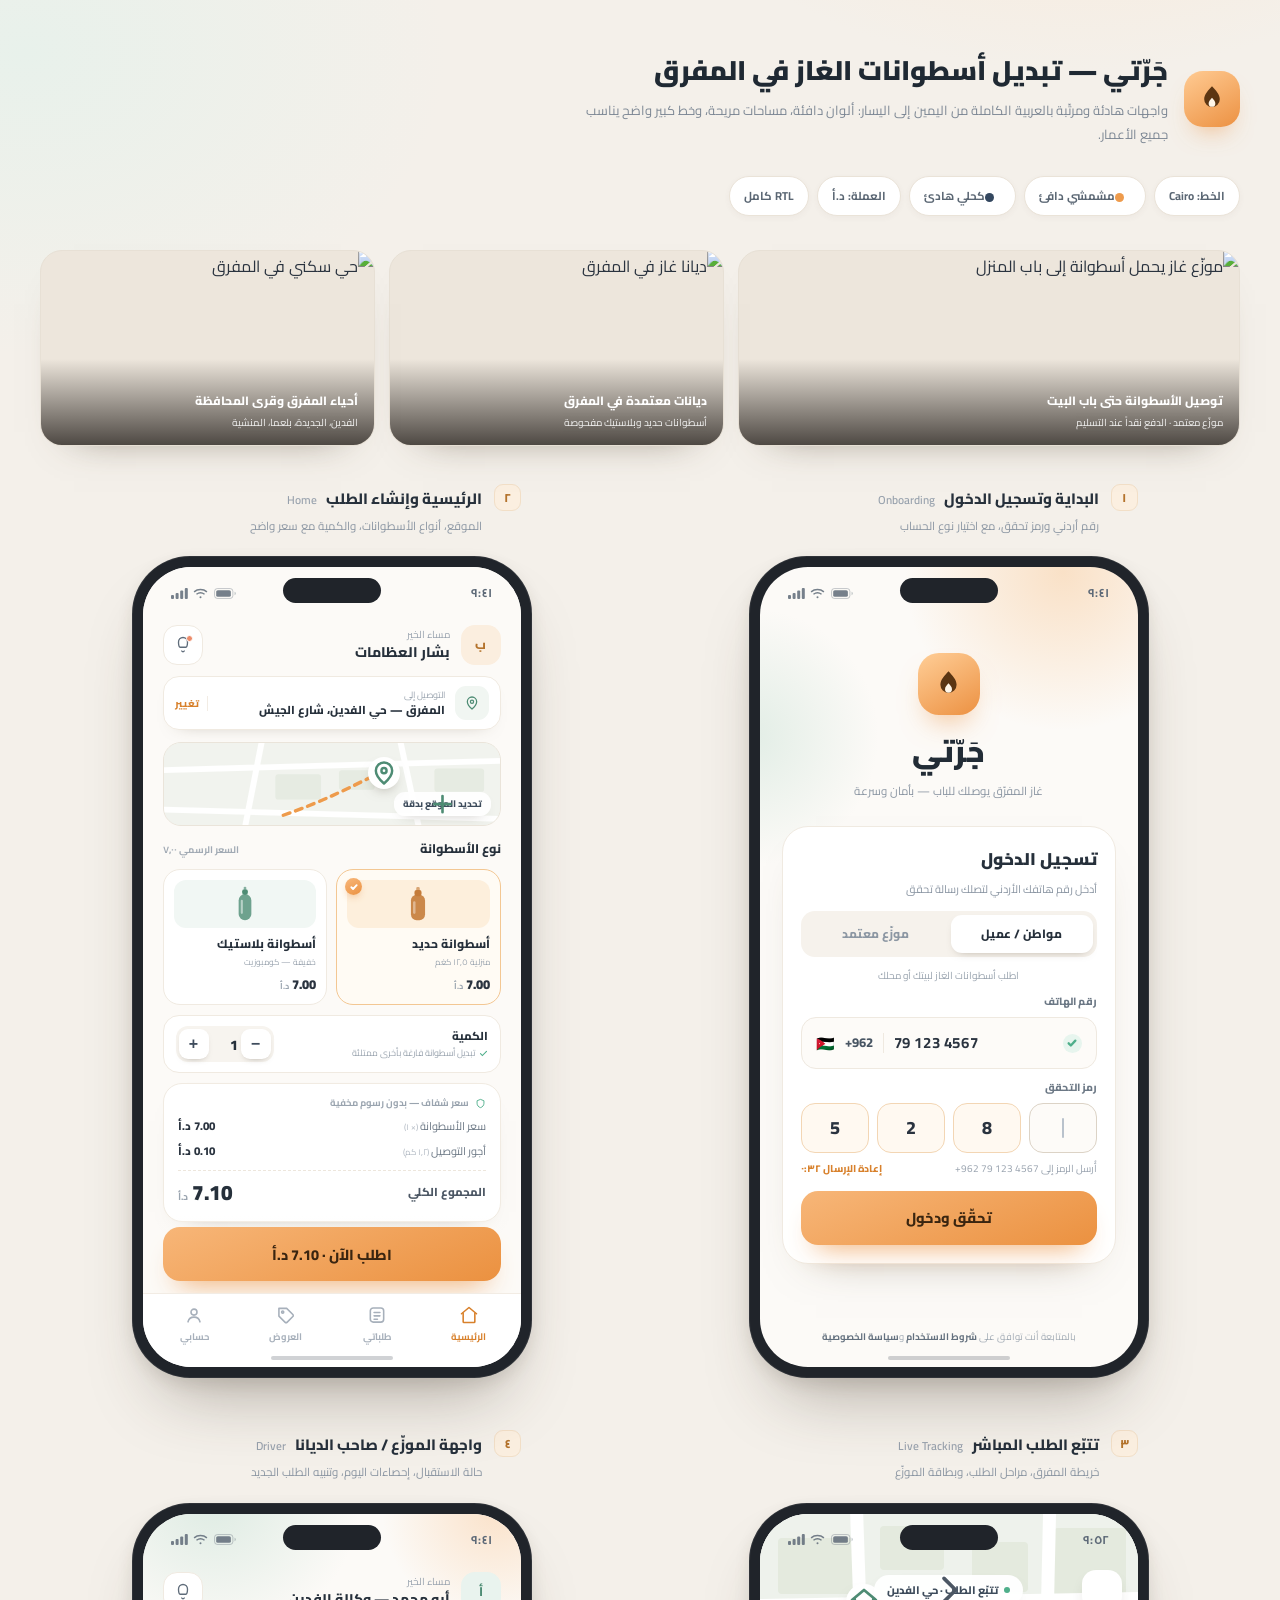
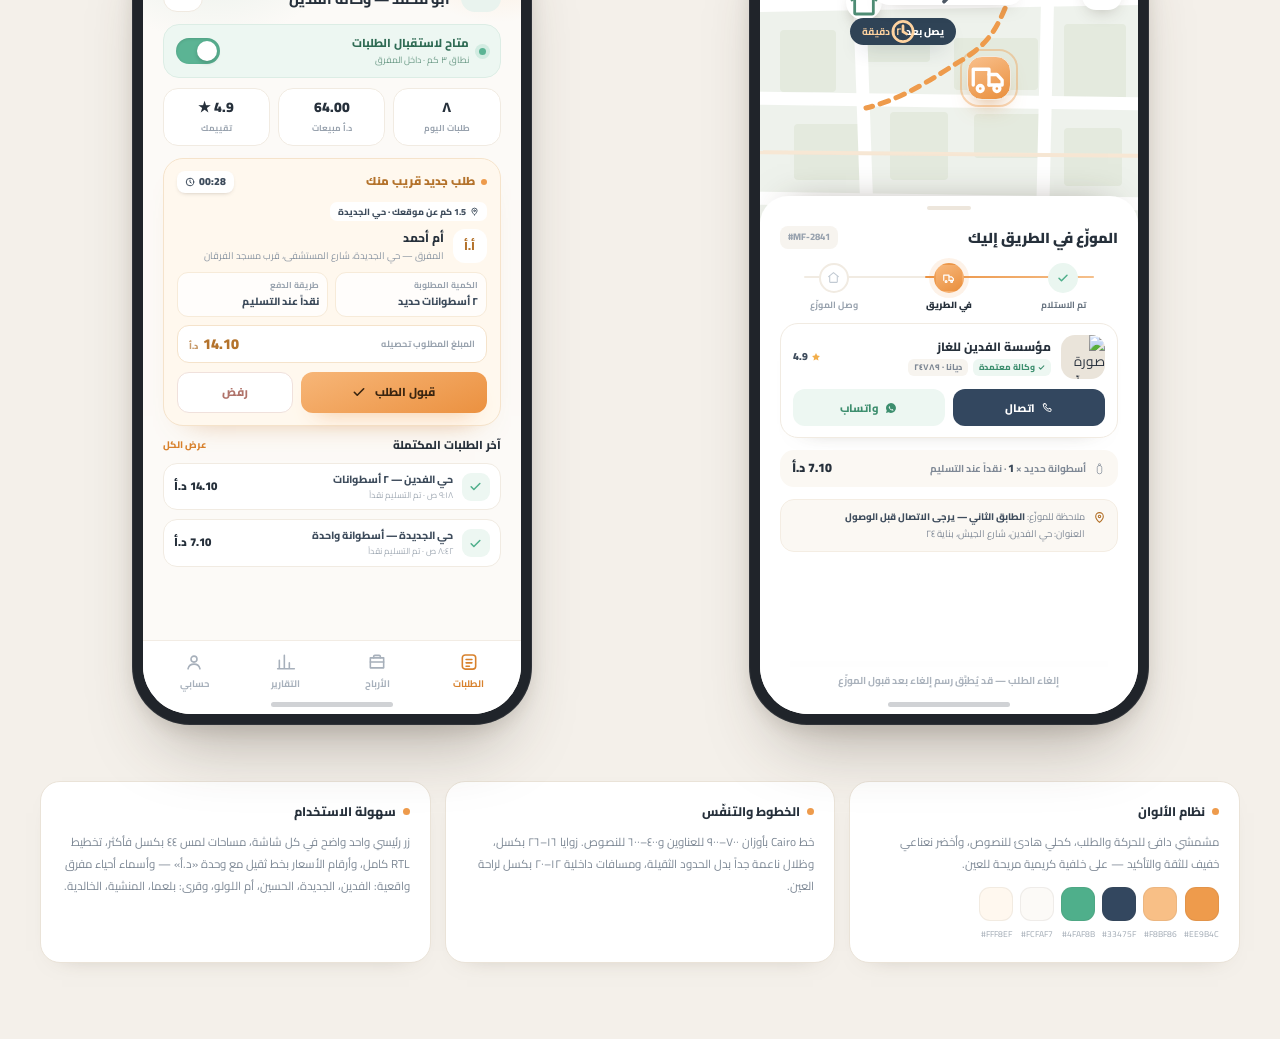
==== index.html @ cb8d8307 "feat: add Jarti gas app UI mockups page (4 screens, RTL)" ====
<!DOCTYPE html>
<html lang="ar" dir="rtl">
<head>
<meta charset="utf-8" />
<meta name="viewport" content="width=device-width, initial-scale=1" />
<title>جَرّتي — غاز المفرق | نماذج الواجهات</title>
<link rel="preconnect" href="https://fonts.googleapis.com">
<link rel="preconnect" href="https://fonts.gstatic.com" crossorigin>
<link href="https://fonts.googleapis.com/css2?family=Cairo:wght@400;500;600;700;800;900&display=swap" rel="stylesheet">
<link rel="stylesheet" href="styles.css">
</head>
<body>

<header class="page-head">
  <div class="brand">
    <div class="brand-mark">
      <svg width="26" height="29" viewBox="0 0 24 26" fill="none">
        <path d="M12 1.6c3.4 3.9 7.2 7.2 7.2 12.1a7.2 7.2 0 1 1-14.4 0C4.8 8.8 8.6 5.5 12 1.6Z" fill="#5B3512"/>
        <path d="M12 12.4c1.6 1.9 3.1 3.3 3.1 5.2a3.1 3.1 0 1 1-6.2 0c0-1.9 1.5-3.3 3.1-5.2Z" fill="#FFF6E8"/>
      </svg>
    </div>
    <div>
      <h1>جَرّتي — تبديل أسطوانات الغاز في المفرق</h1>
      <p>واجهات هادئة ومرتّبة بالعربية الكاملة من اليمين إلى اليسار: ألوان دافئة، مساحات مريحة، وخط كبير واضح يناسب جميع الأعمار.</p>
    </div>
  </div>
  <div class="meta">
    <span class="chip">الخط: Cairo</span>
    <span class="chip"><span class="sw" style="background:#EE9B4C"></span>مشمشي دافئ</span>
    <span class="chip"><span class="sw" style="background:#33475F"></span>كحلي هادئ</span>
    <span class="chip">العملة: د.أ</span>
    <span class="chip">RTL كامل</span>
  </div>
</header>

<section class="hero-band">
  <figure class="hp">
    <img src="img/delivery.webp" alt="موزّع غاز يحمل أسطوانة إلى باب المنزل" />
    <figcaption>توصيل الأسطوانة حتى باب البيت<small>موزّع معتمد · الدفع نقداً عند التسليم</small></figcaption>
  </figure>
  <figure class="hp">
    <img src="img/warehouse.webp" alt="ديانا غاز في المفرق" />
    <figcaption>ديانات معتمدة في المفرق<small>أسطوانات حديد وبلاستيك مفحوصة</small></figcaption>
  </figure>
  <figure class="hp">
    <img src="img/mafraq.webp" alt="حي سكني في المفرق" />
    <figcaption>أحياء المفرق وقرى المحافظة<small>الفدين، الجديدة، بلعما، المنشية</small></figcaption>
  </figure>
</section>

<main class="screens">

  <!-- ======================= SCREEN 1 ======================= -->
  <section class="screen">
    <div class="cap">
      <b>١</b>
      <div>
        <h2>البداية وتسجيل الدخول <small>Onboarding</small></h2>
        <p>رقم أردني ورمز تحقق، مع اختيار نوع الحساب</p>
      </div>
    </div>

    <div class="device">
      <div class="phone">
        <div class="island"></div>
        <div class="statusbar">
          <span>٩:٤١</span>
          <div class="sig">
            <svg width="17" height="11" viewBox="0 0 17 11" fill="currentColor"><rect x="0" y="7" width="3" height="4" rx="1"/><rect x="4.6" y="5" width="3" height="6" rx="1"/><rect x="9.2" y="2.6" width="3" height="8.4" rx="1"/><rect x="13.8" y="0" width="3" height="11" rx="1"/></svg>
            <svg width="15" height="11" viewBox="0 0 16 12" fill="none" stroke="currentColor" stroke-width="1.6"><path d="M1 4.2A11 11 0 0 1 15 4.2"/><path d="M3.6 6.8a7.2 7.2 0 0 1 8.8 0"/><circle cx="8" cy="10" r="1.1" fill="currentColor" stroke="none"/></svg>
            <svg width="24" height="11" viewBox="0 0 24 12" fill="none"><rect x="0.6" y="0.6" width="20" height="10.8" rx="3" stroke="currentColor" stroke-opacity=".45"/><rect x="2.4" y="2.4" width="16" height="7.2" rx="1.8" fill="currentColor"/><path d="M22.4 4.2v3.6c1-.4 1.4-1 1.4-1.8s-.4-1.4-1.4-1.8Z" fill="currentColor" fill-opacity=".45"/></svg>
          </div>
        </div>

        <div class="scr-auth">
          <div class="auth-brand">
            <div class="logo-tile">
              <svg width="27" height="30" viewBox="0 0 24 26" fill="none">
                <path d="M12 1.6c3.4 3.9 7.2 7.2 7.2 12.1a7.2 7.2 0 1 1-14.4 0C4.8 8.8 8.6 5.5 12 1.6Z" fill="#5B3512"/>
                <path d="M12 12.4c1.6 1.9 3.1 3.3 3.1 5.2a3.1 3.1 0 1 1-6.2 0c0-1.9 1.5-3.3 3.1-5.2Z" fill="#FFF6E8"/>
              </svg>
            </div>
            <h1>جَرّتي</h1>
            <p>غاز المفرّق يوصلك للباب — بأمان وسرعة</p>
          </div>

          <div class="auth-card">
            <h2>تسجيل الدخول</h2>
            <p class="hint">أدخل رقم هاتفك الأردني لتصلك رسالة تحقق</p>

            <div class="seg">
              <div class="seg-opt on">مواطن / عميل</div>
              <div class="seg-opt">موزّع معتمد</div>
            </div>
            <p class="seg-note">اطلب أسطوانات الغاز لبيتك أو محلك</p>

            <label class="lab">رقم الهاتف</label>
            <div class="input">
              <span class="flag">🇯🇴</span>
              <span class="cc">+962</span>
              <span class="num">79 123 4567</span>
              <span class="ok">
                <svg width="10" height="10" viewBox="0 0 12 12" fill="none" stroke="currentColor" stroke-width="2.8" stroke-linecap="round" stroke-linejoin="round"><path d="M2 6.4 4.6 9 10 3.2"/></svg>
              </span>
            </div>

            <label class="lab">رمز التحقق</label>
            <div class="otp-row">
              <div class="otp filled">5</div>
              <div class="otp filled">2</div>
              <div class="otp filled">8</div>
              <div class="otp caret"></div>
            </div>
            <div class="otp-meta">
              <span>أُرسل الرمز إلى ‎+962 79 123 4567‎</span>
              <b>إعادة الإرسال ٠:٣٢</b>
            </div>

            <button class="btn btn-primary">تحقّق ودخول</button>
          </div>

          <p class="terms">بالمتابعة أنت توافق على <b>شروط الاستخدام</b> و<b>سياسة الخصوصية</b></p>
        </div>

        <div class="home-ind"></div>
      </div>
    </div>
  </section>

  <!-- ======================= SCREEN 2 ======================= -->
  <section class="screen">
    <div class="cap">
      <b>٢</b>
      <div>
        <h2>الرئيسية وإنشاء الطلب <small>Home</small></h2>
        <p>الموقع، أنواع الأسطوانات، والكمية مع سعر واضح</p>
      </div>
    </div>

    <div class="device">
      <div class="phone">
        <div class="island"></div>
        <div class="statusbar">
          <span>٩:٤١</span>
          <div class="sig">
            <svg width="17" height="11" viewBox="0 0 17 11" fill="currentColor"><rect x="0" y="7" width="3" height="4" rx="1"/><rect x="4.6" y="5" width="3" height="6" rx="1"/><rect x="9.2" y="2.6" width="3" height="8.4" rx="1"/><rect x="13.8" y="0" width="3" height="11" rx="1"/></svg>
            <svg width="15" height="11" viewBox="0 0 16 12" fill="none" stroke="currentColor" stroke-width="1.6"><path d="M1 4.2A11 11 0 0 1 15 4.2"/><path d="M3.6 6.8a7.2 7.2 0 0 1 8.8 0"/><circle cx="8" cy="10" r="1.1" fill="currentColor" stroke="none"/></svg>
            <svg width="24" height="11" viewBox="0 0 24 12" fill="none"><rect x="0.6" y="0.6" width="20" height="10.8" rx="3" stroke="currentColor" stroke-opacity=".45"/><rect x="2.4" y="2.4" width="16" height="7.2" rx="1.8" fill="currentColor"/><path d="M22.4 4.2v3.6c1-.4 1.4-1 1.4-1.8s-.4-1.4-1.4-1.8Z" fill="currentColor" fill-opacity=".45"/></svg>
          </div>
        </div>

        <div class="app-head">
          <div class="greet-row">
            <div class="avatar">ب</div>
            <div class="greet">
              <span>مساء الخير</span>
              <b>بشار العظامات</b>
            </div>
            <div class="icon-btn">
              <svg width="18" height="18" viewBox="0 0 24 24" fill="none" stroke="currentColor" stroke-width="1.8" stroke-linecap="round"><path d="M18 8a6 6 0 1 0-12 0c0 6 2 7 2 7h8s2-1 2-7Z"/><path d="M10.3 20a2 2 0 0 0 3.4 0"/></svg>
              <span class="dot"></span>
            </div>
          </div>

          <div class="loc-pill">
            <span class="loc-ico">
              <svg width="16" height="16" viewBox="0 0 24 24" fill="none" stroke="currentColor" stroke-width="1.9" stroke-linecap="round" stroke-linejoin="round"><path d="M12 21s7-6.1 7-11a7 7 0 1 0-14 0c0 4.9 7 11 7 11Z"/><circle cx="12" cy="10" r="2.4"/></svg>
            </span>
            <div class="lt">
              <span>التوصيل إلى</span>
              <b>المفرق — حي الفدين، شارع الجيش</b>
            </div>
            <span class="loc-change">تغيير</span>
          </div>
        </div>

        <div class="map-strip">
          <svg viewBox="0 0 338 84" preserveAspectRatio="none">
            <rect width="338" height="84" fill="#F1F3EE"/>
            <g stroke="#FFFFFF" stroke-width="6" stroke-linecap="round">
              <path d="M-10 28 L348 18"/>
              <path d="M-10 68 L348 78"/>
              <path d="M100 -10 L80 94"/>
              <path d="M236 -10 L258 94"/>
            </g>
            <g fill="#E6EBE2">
              <rect x="112" y="32" width="46" height="26" rx="3"/>
              <rect x="176" y="28" width="36" height="20" rx="3"/>
              <rect x="272" y="26" width="50" height="24" rx="3"/>
            </g>
            <path d="M120 74 C 160 60, 190 44, 218 30" fill="none" stroke="#EE9B4C" stroke-width="3.5" stroke-linecap="round" stroke-dasharray="7 6"/>
          </svg>
          <div class="marker" style="left:61%;top:14px;width:32px;height:32px;border-radius:50%;background:#fff;color:#4E8C74;border:2.5px solid #fff;box-shadow:0 6px 14px -8px rgba(60,48,34,.6)">
            <svg width="14" height="14" viewBox="0 0 24 24" fill="none" stroke="currentColor" stroke-width="2.1" stroke-linecap="round" stroke-linejoin="round"><path d="M12 21s7-6.1 7-11a7 7 0 1 0-14 0c0 4.9 7 11 7 11Z"/><circle cx="12" cy="10" r="2.2"/></svg>
          </div>
          <div class="mm-chip">
            <svg width="10" height="10" viewBox="0 0 24 24" fill="none" stroke="#4E8C74" stroke-width="2.6" stroke-linecap="round"><path d="M4 12h16M12 4v16"/></svg>
            تحديد الموقع بدقة
          </div>
        </div>

        <div class="body-pad">
          <div class="sec-head">
            <h3>نوع الأسطوانة</h3>
            <span>السعر الرسمي ٧٫٠٠</span>
          </div>

          <div class="cyl-grid">
            <div class="cyl on">
              <div class="sel">
                <svg width="8" height="8" viewBox="0 0 12 12" fill="none" stroke="currentColor" stroke-width="2.8" stroke-linecap="round" stroke-linejoin="round"><path d="M2 6.4 4.6 9 10 3.2"/></svg>
              </div>
              <div class="art">
                <svg width="24" height="38" viewBox="0 0 34 52" fill="none">
                  <rect x="7" y="13" width="20" height="36" rx="8" fill="currentColor" opacity=".9"/>
                  <rect x="12" y="6" width="10" height="9" rx="3" fill="currentColor"/>
                  <rect x="14.5" y="2" width="5" height="5" rx="2" fill="currentColor" opacity=".65"/>
                  <rect x="10" y="22" width="3.5" height="18" rx="1.8" fill="#fff" opacity=".4"/>
                </svg>
              </div>
              <h4>أسطوانة حديد</h4>
              <div class="sub">منزلية ١٢٫٥ كغم</div>
              <div class="pr">7.00 <i>د.أ</i></div>
            </div>

            <div class="cyl two">
              <div class="art">
                <svg width="24" height="38" viewBox="0 0 34 52" fill="none">
                  <rect x="8" y="12" width="18" height="37" rx="9" fill="currentColor" opacity=".8"/>
                  <rect x="13" y="5" width="8" height="8" rx="3" fill="currentColor"/>
                  <rect x="15" y="1.5" width="4" height="4" rx="2" fill="currentColor" opacity=".65"/>
                  <rect x="11" y="20" width="3" height="20" rx="1.5" fill="#fff" opacity=".5"/>
                </svg>
              </div>
              <h4>أسطوانة بلاستيك</h4>
              <div class="sub">خفيفة — كومبوزيت</div>
              <div class="pr">7.00 <i>د.أ</i></div>
            </div>
          </div>

          <div class="qty-row">
            <div class="qt">
              <b>الكمية</b>
              <span>
                <svg width="9" height="9" viewBox="0 0 24 24" fill="none" stroke="#4FAF8B" stroke-width="3" stroke-linecap="round"><path d="M4 12.5 9 17.5 20 6.5"/></svg>
                تبديل أسطوانة فارغة بأخرى ممتلئة
              </span>
            </div>
            <div class="stepper">
              <button type="button">−</button>
              <span class="n">1</span>
              <button type="button">+</button>
            </div>
          </div>

          <div class="price-card">
            <div class="ph">
              <svg width="11" height="11" viewBox="0 0 24 24" fill="none" stroke="#4FAF8B" stroke-width="2"><path d="M12 3l7.5 3v5.5c0 4.6-3.1 8.3-7.5 9.5-4.4-1.2-7.5-4.9-7.5-9.5V6L12 3Z"/></svg>
              سعر شفاف — بدون رسوم مخفية
            </div>
            <div class="prow"><span>سعر الأسطوانة <span class="dash">(× ١)</span></span><b>7.00 د.أ</b></div>
            <div class="prow"><span>أجور التوصيل <span class="dash">(١٫٢ كم)</span></span><b>0.10 د.أ</b></div>
            <div class="pdiv"></div>
            <div class="ptotal">
              <span>المجموع الكلي</span>
              <span class="amt">7.10 <i>د.أ</i></span>
            </div>
          </div>
        </div>

        <div class="cta-wrap">
          <button class="btn btn-primary">
            اطلب الآن · 7.10 د.أ
          </button>
        </div>

        <nav class="tabbar">
          <div class="tab on">
            <span class="tart"><svg width="20" height="20" viewBox="0 0 24 24" fill="none" stroke="currentColor" stroke-width="1.9" stroke-linecap="round" stroke-linejoin="round"><path d="M3 10.5 12 3l9 7.5"/><path d="M5 9.8V20a1 1 0 0 0 1 1h12a1 1 0 0 0 1-1V9.8"/></svg></span>
            الرئيسية
          </div>
          <div class="tab">
            <span class="tart"><svg width="20" height="20" viewBox="0 0 24 24" fill="none" stroke="currentColor" stroke-width="1.9" stroke-linecap="round" stroke-linejoin="round"><rect x="4" y="3.5" width="16" height="17" rx="3.5"/><path d="M8.5 9h7M8.5 13h7M8.5 17h4"/></svg></span>
            طلباتي
          </div>
          <div class="tab">
            <span class="tart"><svg width="20" height="20" viewBox="0 0 24 24" fill="none" stroke="currentColor" stroke-width="1.9" stroke-linecap="round" stroke-linejoin="round"><path d="M20.5 13.5 13.5 20.5a2 2 0 0 1-2.8 0L3.5 13.3V4h9.3l7.7 7.7a1.9 1.9 0 0 1 0 1.8Z"/><circle cx="8" cy="8.4" r="1.3"/></svg></span>
            العروض
          </div>
          <div class="tab">
            <span class="tart"><svg width="20" height="20" viewBox="0 0 24 24" fill="none" stroke="currentColor" stroke-width="1.9" stroke-linecap="round" stroke-linejoin="round"><circle cx="12" cy="8.5" r="3.6"/><path d="M4.8 20.2a7.4 7.4 0 0 1 14.4 0"/></svg></span>
            حسابي
          </div>
        </nav>

        <div class="home-ind"></div>
      </div>
    </div>
  </section>

  <!-- ======================= SCREEN 3 ======================= -->
  <section class="screen">
    <div class="cap">
      <b>٣</b>
      <div>
        <h2>تتبّع الطلب المباشر <small>Live Tracking</small></h2>
        <p>خريطة المفرق، مراحل الطلب، وبطاقة الموزّع</p>
      </div>
    </div>

    <div class="device">
      <div class="phone">
        <div class="island"></div>
        <div class="statusbar">
          <span>٩:٥٢</span>
          <div class="sig">
            <svg width="17" height="11" viewBox="0 0 17 11" fill="currentColor"><rect x="0" y="7" width="3" height="4" rx="1"/><rect x="4.6" y="5" width="3" height="6" rx="1"/><rect x="9.2" y="2.6" width="3" height="8.4" rx="1"/><rect x="13.8" y="0" width="3" height="11" rx="1"/></svg>
            <svg width="15" height="11" viewBox="0 0 16 12" fill="none" stroke="currentColor" stroke-width="1.6"><path d="M1 4.2A11 11 0 0 1 15 4.2"/><path d="M3.6 6.8a7.2 7.2 0 0 1 8.8 0"/><circle cx="8" cy="10" r="1.1" fill="currentColor" stroke="none"/></svg>
            <svg width="24" height="11" viewBox="0 0 24 12" fill="none"><rect x="0.6" y="0.6" width="20" height="10.8" rx="3" stroke="currentColor" stroke-opacity=".45"/><rect x="2.4" y="2.4" width="16" height="7.2" rx="1.8" fill="currentColor"/><path d="M22.4 4.2v3.6c1-.4 1.4-1 1.4-1.8s-.4-1.4-1.4-1.8Z" fill="currentColor" fill-opacity=".45"/></svg>
          </div>
        </div>

        <div class="map">
          <svg viewBox="0 0 378 308" preserveAspectRatio="none">
            <rect width="378" height="308" fill="#EEF2EC"/>
            <g fill="#E4EADE">
              <rect x="18" y="24" width="78" height="56" rx="4"/>
              <rect x="120" y="12" width="64" height="44" rx="4"/>
              <rect x="212" y="28" width="56" height="50" rx="4"/>
              <rect x="294" y="14" width="72" height="68" rx="4"/>
              <rect x="20" y="116" width="56" height="62" rx="4"/>
              <rect x="102" y="104" width="68" height="44" rx="4"/>
              <rect x="194" y="124" width="84" height="52" rx="4"/>
              <rect x="304" y="110" width="62" height="76" rx="4"/>
              <rect x="34" y="210" width="72" height="56" rx="4"/>
              <rect x="130" y="198" width="58" height="68" rx="4"/>
              <rect x="214" y="200" width="68" height="44" rx="4"/>
              <rect x="304" y="214" width="58" height="58" rx="4"/>
            </g>
            <g stroke="#FFFFFF" stroke-width="13" stroke-linecap="round">
              <path d="M-20 92 L400 84"/>
              <path d="M-20 184 L400 190"/>
              <path d="M-20 284 L400 290"/>
              <path d="M96 -20 L108 330"/>
              <path d="M290 -20 L282 330"/>
            </g>
            <g stroke="#F7E7D4" stroke-width="4">
              <path d="M-20 238 L400 242"/>
            </g>
            <path d="M106 194 C 146 184, 176 162, 202 146 S 236 116, 246 92"
                  fill="none" stroke="#EE9B4C" stroke-width="5" stroke-linecap="round" stroke-dasharray="9 8">
              <animate attributeName="stroke-dashoffset" from="34" to="0" dur="1.2s" repeatCount="indefinite"/>
            </path>
          </svg>

          <div class="map-top">
            <div class="mbtn">
              <svg width="17" height="17" viewBox="0 0 24 24" fill="none" stroke="currentColor" stroke-width="2.2" stroke-linecap="round" stroke-linejoin="round"><path d="M9 5l7 7-7 7"/></svg>
            </div>
            <div class="mpill">
              <span style="width:6px;height:6px;border-radius:50%;background:#4FAF8B;display:inline-block"></span>
              تتبّع الطلب · حي الفدين
            </div>
            <div class="mbtn" style="opacity:0;pointer-events:none"></div>
          </div>

          <div class="eta">
            <svg width="11" height="11" viewBox="0 0 24 24" fill="none" stroke="#FFD3A0" stroke-width="2.4" stroke-linecap="round"><circle cx="12" cy="12" r="9"/><path d="M12 7v5.2l3.2 2"/></svg>
            يصل بعد <b>١٢ دقيقة</b>
          </div>

          <div class="marker home">
            <svg width="15" height="15" viewBox="0 0 24 24" fill="none" stroke="currentColor" stroke-width="2.1" stroke-linecap="round" stroke-linejoin="round"><path d="M3 10.5 12 3l9 7.5"/><path d="M5 9.8V20a1 1 0 0 0 1 1h12a1 1 0 0 0 1-1V9.8"/></svg>
          </div>

          <div class="marker driver">
            <svg width="21" height="21" viewBox="0 0 24 24" fill="none" stroke="currentColor" stroke-width="1.9" stroke-linecap="round" stroke-linejoin="round"><path d="M3 16V7h9v9"/><path d="M12 10h4.5l3 3.2V16h-7.5"/><circle cx="7" cy="18" r="1.7"/><circle cx="16.5" cy="18" r="1.7"/></svg>
          </div>
        </div>

        <div class="sheet">
          <div class="handle"></div>
          <div class="sheet-head">
            <b>الموزّع في الطريق إليك</b>
            <span class="ordno">#MF-2841</span>
          </div>

          <div class="steps">
            <span class="line"></span>
            <span class="fill"></span>
            <div class="step done">
              <span class="bub">
                <svg width="12" height="12" viewBox="0 0 24 24" fill="none" stroke="currentColor" stroke-width="3" stroke-linecap="round" stroke-linejoin="round"><path d="M4 12.5 9 17.5 20 6.5"/></svg>
              </span>
              <span>تم الاستلام</span>
            </div>
            <div class="step now">
              <span class="bub">
                <svg width="14" height="14" viewBox="0 0 24 24" fill="none" stroke="currentColor" stroke-width="2" stroke-linecap="round" stroke-linejoin="round"><path d="M3 16V7h9v9"/><path d="M12 10h4.5l3 3.2V16h-7.5"/><circle cx="7" cy="18" r="1.6"/><circle cx="16.5" cy="18" r="1.6"/></svg>
              </span>
              <span>في الطريق</span>
            </div>
            <div class="step">
              <span class="bub">
                <svg width="13" height="13" viewBox="0 0 24 24" fill="none" stroke="currentColor" stroke-width="2" stroke-linecap="round" stroke-linejoin="round"><path d="M3 10.5 12 3l9 7.5"/><path d="M5 9.8V20a1 1 0 0 0 1 1h12a1 1 0 0 0 1-1V9.8"/></svg>
              </span>
              <span>وصل الموزّع</span>
            </div>
          </div>

          <div class="driver">
            <div class="driver-top">
              <img src="avatar.jpg" alt="صورة الموزّع" />
              <div class="dv">
                <b>مؤسسة الفدين للغاز</b>
                <div class="badge-row">
                  <span class="vbadge">
                    <svg width="7" height="7" viewBox="0 0 24 24" fill="none" stroke="currentColor" stroke-width="3.6" stroke-linecap="round" stroke-linejoin="round"><path d="M4 12.5 9 17.5 20 6.5"/></svg>
                    وكالة معتمدة
                  </span>
                  <span class="plate">ديانا · ٢٤٧٨٩</span>
                </div>
              </div>
              <div class="rate">
                <svg width="10" height="10" viewBox="0 0 24 24" fill="currentColor"><path d="M12 2.6l2.9 6 6.6.9-4.8 4.6 1.2 6.5-5.9-3.2-5.9 3.2 1.2-6.5L2.5 9.5l6.6-.9 2.9-6Z"/></svg>
                4.9
              </div>
            </div>
            <div class="driver-actions">
              <button class="dbtn call">
                <svg width="12" height="12" viewBox="0 0 24 24" fill="none" stroke="currentColor" stroke-width="2" stroke-linecap="round" stroke-linejoin="round"><path d="M6.5 3.5h3l1.5 4-2 1.4a11 11 0 0 0 5.6 5.6l1.4-2 4 1.5v3a2 2 0 0 1-2.2 2A16.6 16.6 0 0 1 4.5 5.7a2 2 0 0 1 2-2.2Z"/></svg>
                اتصال
              </button>
              <button class="dbtn wa">
                <svg width="12" height="12" viewBox="0 0 24 24" fill="currentColor"><path d="M12 2a9.9 9.9 0 0 0-8.5 15L2 22l5.2-1.4A9.9 9.9 0 1 0 12 2Zm5.3 14c-.2.6-1.2 1.2-1.7 1.2-.5.1-1 .1-1.7-.1a11.6 11.6 0 0 1-5.6-4.6c-.6-1-.9-1.8-.7-2.5.1-.5.6-1.2 1-1.4.3-.2.8-.1 1 .3l.7 1.5c.1.3 0 .5-.2.7l-.5.5c-.1.2-.2.4 0 .6a8 8 0 0 0 3 2.7c.3.1.5 0 .6-.1l.6-.7c.2-.2.4-.2.7-.1l1.5.8c.3.2.4.7.3 1Z"/></svg>
                واتساب
              </button>
            </div>
          </div>

          <div class="sumline">
            <div class="sl">
              <svg width="13" height="13" viewBox="0 0 34 52" fill="none" stroke="#7E8895" stroke-width="2.8"><rect x="8" y="14" width="18" height="33" rx="8"/><rect x="13" y="7" width="8" height="7" rx="2.5"/></svg>
              <span>أسطوانة حديد × <b>1</b> · نقداً عند التسليم</span>
            </div>
            <div class="tot">7.10 د.أ</div>
          </div>

          <div class="tnote">
            <svg width="13" height="13" viewBox="0 0 24 24" fill="none" stroke="currentColor" stroke-width="2" stroke-linecap="round" stroke-linejoin="round"><path d="M12 21s7-6.1 7-11a7 7 0 1 0-14 0c0 4.9 7 11 7 11Z"/><circle cx="12" cy="10" r="2.2"/></svg>
            <span>ملاحظة للموزّع: <b>الطابق الثاني — يرجى الاتصال قبل الوصول</b><br>العنوان: حي الفدين، شارع الجيش، بناية ٢٤</span>
          </div>
        </div>

        <div class="track-foot">
          <button class="cancel">إلغاء الطلب — قد يُطبَّق رسم إلغاء بعد قبول الموزّع</button>
        </div>

        <div class="home-ind"></div>
      </div>
    </div>
  </section>

  <!-- ======================= SCREEN 4 ======================= -->
  <section class="screen">
    <div class="cap">
      <b>٤</b>
      <div>
        <h2>واجهة الموزّع / صاحب الديانا <small>Driver</small></h2>
        <p>حالة الاستقبال، إحصاءات اليوم، وتنبيه الطلب الجديد</p>
      </div>
    </div>

    <div class="device">
      <div class="phone">
        <div class="island"></div>
        <div class="statusbar">
          <span>٩:٤١</span>
          <div class="sig">
            <svg width="17" height="11" viewBox="0 0 17 11" fill="currentColor"><rect x="0" y="7" width="3" height="4" rx="1"/><rect x="4.6" y="5" width="3" height="6" rx="1"/><rect x="9.2" y="2.6" width="3" height="8.4" rx="1"/><rect x="13.8" y="0" width="3" height="11" rx="1"/></svg>
            <svg width="15" height="11" viewBox="0 0 16 12" fill="none" stroke="currentColor" stroke-width="1.6"><path d="M1 4.2A11 11 0 0 1 15 4.2"/><path d="M3.6 6.8a7.2 7.2 0 0 1 8.8 0"/><circle cx="8" cy="10" r="1.1" fill="currentColor" stroke="none"/></svg>
            <svg width="24" height="11" viewBox="0 0 24 12" fill="none"><rect x="0.6" y="0.6" width="20" height="10.8" rx="3" stroke="currentColor" stroke-opacity=".45"/><rect x="2.4" y="2.4" width="16" height="7.2" rx="1.8" fill="currentColor"/><path d="M22.4 4.2v3.6c1-.4 1.4-1 1.4-1.8s-.4-1.4-1.4-1.8Z" fill="currentColor" fill-opacity=".45"/></svg>
          </div>
        </div>

        <div class="d-head">
          <div class="greet-row">
            <div class="avatar">أ</div>
            <div class="greet">
              <span>مساء الخير</span>
              <b>أبو محمد — وكالة الفدين</b>
            </div>
            <div class="icon-btn">
              <svg width="18" height="18" viewBox="0 0 24 24" fill="none" stroke="currentColor" stroke-width="1.8" stroke-linecap="round"><path d="M18 8a6 6 0 1 0-12 0c0 6 2 7 2 7h8s2-1 2-7Z"/><path d="M10.3 20a2 2 0 0 0 3.4 0"/></svg>
            </div>
          </div>

          <div class="avail">
            <span class="live-dot"></span>
            <div class="tx">
              <b>متاح لاستقبال الطلبات</b>
              <span>نطاق ٣ كم · داخل المفرق</span>
            </div>
            <div class="switch"></div>
          </div>

          <div class="d-stats">
            <div class="stat"><b>٨</b><span>طلبات اليوم</span></div>
            <div class="stat"><b>64.00</b><span>د.أ مبيعات</span></div>
            <div class="stat"><b>4.9 ★</b><span>تقييمك</span></div>
          </div>
        </div>

        <div class="d-body">
          <div class="neworder">
            <div class="no-head">
              <div class="ttl"><span class="dot"></span> طلب جديد قريب منك</div>
              <div class="timer">
                <svg width="10" height="10" viewBox="0 0 24 24" fill="none" stroke="currentColor" stroke-width="2.4" stroke-linecap="round"><circle cx="12" cy="12" r="9"/><path d="M12 7.5v5l3 1.8"/></svg>
                00:28
              </div>
            </div>

            <div class="dist">
              <svg width="9" height="9" viewBox="0 0 24 24" fill="none" stroke="currentColor" stroke-width="2.4" stroke-linecap="round" stroke-linejoin="round"><path d="M12 21s7-6.1 7-11a7 7 0 1 0-14 0c0 4.9 7 11 7 11Z"/><circle cx="12" cy="10" r="2.2"/></svg>
              1.5 كم عن موقعك · حي الجديدة
            </div>

            <div class="cust">
              <div class="cav">أ.أ</div>
              <div class="cinfo">
                <b>أم أحمد</b>
                <span>المفرق — حي الجديدة، شارع المستشفى، قرب مسجد الفرقان</span>
              </div>
            </div>

            <div class="odetails">
              <div class="od">الكمية المطلوبة <b>٢ أسطوانات حديد</b></div>
              <div class="od">طريقة الدفع <b>نقداً عند التسليم</b></div>
            </div>

            <div class="cash">
              <span>المبلغ المطلوب تحصيله</span>
              <b>14.10 <i>د.أ</i></b>
            </div>

            <div class="o-actions">
              <button class="btn btn-primary">
                قبول الطلب
                <svg width="14" height="14" viewBox="0 0 24 24" fill="none" stroke="currentColor" stroke-width="2.8" stroke-linecap="round" stroke-linejoin="round"><path d="M4 12.5 9 17.5 20 6.5"/></svg>
              </button>
              <button class="btn reject">رفض</button>
            </div>
          </div>

          <div class="listhead">
            <h3>آخر الطلبات المكتملة</h3>
            <a href="#">عرض الكل</a>
          </div>

          <div class="hist">
            <div class="hi">
              <svg width="13" height="13" viewBox="0 0 24 24" fill="none" stroke="currentColor" stroke-width="2.8" stroke-linecap="round" stroke-linejoin="round"><path d="M4 12.5 9 17.5 20 6.5"/></svg>
            </div>
            <div class="htx">
              <b>حي الفدين — ٢ أسطوانات</b>
              <span>٩:١٨ ص · تم التسليم نقداً</span>
            </div>
            <div class="amt">14.10 د.أ</div>
          </div>

          <div class="hist">
            <div class="hi">
              <svg width="13" height="13" viewBox="0 0 24 24" fill="none" stroke="currentColor" stroke-width="2.8" stroke-linecap="round" stroke-linejoin="round"><path d="M4 12.5 9 17.5 20 6.5"/></svg>
            </div>
            <div class="htx">
              <b>حي الجديدة — أسطوانة واحدة</b>
              <span>٨:٤٢ ص · تم التسليم نقداً</span>
            </div>
            <div class="amt">7.10 د.أ</div>
          </div>
        </div>

        <nav class="tabbar">
          <div class="tab on">
            <span class="tart"><svg width="20" height="20" viewBox="0 0 24 24" fill="none" stroke="currentColor" stroke-width="1.9" stroke-linecap="round" stroke-linejoin="round"><rect x="4" y="3.5" width="16" height="17" rx="3.5"/><path d="M8.5 9h7M8.5 13h7M8.5 17h4"/></svg></span>
            الطلبات
          </div>
          <div class="tab">
            <span class="tart"><svg width="20" height="20" viewBox="0 0 24 24" fill="none" stroke="currentColor" stroke-width="1.9" stroke-linecap="round" stroke-linejoin="round"><path d="M4 7h16v12H4z"/><path d="M8 7V5.5A1.5 1.5 0 0 1 9.5 4h5A1.5 1.5 0 0 1 16 5.5V7"/><path d="M4 12h16"/></svg></span>
            الأرباح
          </div>
          <div class="tab">
            <span class="tart"><svg width="20" height="20" viewBox="0 0 24 24" fill="none" stroke="currentColor" stroke-width="1.9" stroke-linecap="round" stroke-linejoin="round"><path d="M4 20V10M10 20V4M16 20v-7M22 20H2"/></svg></span>
            التقارير
          </div>
          <div class="tab">
            <span class="tart"><svg width="20" height="20" viewBox="0 0 24 24" fill="none" stroke="currentColor" stroke-width="1.9" stroke-linecap="round" stroke-linejoin="round"><circle cx="12" cy="8.5" r="3.6"/><path d="M4.8 20.2a7.4 7.4 0 0 1 14.4 0"/></svg></span>
            حسابي
          </div>
        </nav>

        <div class="home-ind"></div>
      </div>
    </div>
  </section>

</main>

<section class="notes">
  <div class="note">
    <h4>نظام الألوان</h4>
    <p>مشمشي دافئ للحركة والطلب، كحلي هادئ للنصوص، وأخضر نعناعي خفيف للثقة والتأكيد — على خلفية كريمية مريحة للعين.</p>
    <div class="sws">
      <div><i style="background:#EE9B4C"></i><em>#EE9B4C</em></div>
      <div><i style="background:#F8BF86"></i><em>#F8BF86</em></div>
      <div><i style="background:#33475F"></i><em>#33475F</em></div>
      <div><i style="background:#4FAF8B"></i><em>#4FAF8B</em></div>
      <div><i style="background:#FCFAF7"></i><em>#FCFAF7</em></div>
      <div><i style="background:#FFF8EF"></i><em>#FFF8EF</em></div>
    </div>
  </div>
  <div class="note">
    <h4>الخطوط والتنفّس</h4>
    <p>خط Cairo بأوزان ٧٠٠–٩٠٠ للعناوين و٤٠٠–٦٠٠ للنصوص. زوايا ١٦–٢٦ بكسل، وظلال ناعمة جداً بدل الحدود الثقيلة، ومسافات داخلية ١٢–٢٠ بكسل لراحة العين.</p>
  </div>
  <div class="note">
    <h4>سهولة الاستخدام</h4>
    <p>زر رئيسي واحد واضح في كل شاشة، مساحات لمس ٤٤ بكسل فأكثر، تخطيط RTL كامل، وأرقام الأسعار بخط ثقيل مع وحدة «د.أ» — وأسماء أحياء مفرق واقعية: الفدين، الجديدة، الحسين، أم اللولو، وقرى: بلعما، المنشية، الخالدية.</p>
  </div>
</section>

</body>
</html>
---- styles.css ----
*{box-sizing:border-box}
  html,body{margin:0;padding:0}

  :root{
    --ink:#2A333F;
    --ink2:#4C5764;
    --muted:#7E8895;
    --line:#EFE9E0;
    --card:#FFFFFF;
    --screen:#FCFAF7;
    --accent:#EE9B4C;
    --accent-soft:#F8BF86;
    --accent-deep:#D8812C;
    --cream:#FFF8EF;
    --navy:#33475F;
    --green:#4FAF8B;
    --green-soft:#EDF7F2;
  }

  body{
    font-family:'Cairo',-apple-system,'Segoe UI',sans-serif;
    background:
      radial-gradient(760px 540px at 84% -10%, #FBE7D2 0%, rgba(251,231,210,0) 62%),
      radial-gradient(700px 500px at 2% 2%, #E8F1EB 0%, rgba(232,241,235,0) 60%),
      radial-gradient(600px 420px at 50% 110%, #F6EFE4 0%, rgba(246,239,228,0) 62%),
      #F4F0EA;
    color:var(--ink);
    min-height:100vh;
    -webkit-font-smoothing:antialiased;
  }

  /* ================= page header ================= */
  .page-head{
    max-width:1780px;margin:0 auto;padding:52px 40px 34px;
    display:flex;flex-wrap:wrap;gap:30px;align-items:flex-end;justify-content:space-between;
  }
  .brand{display:flex;gap:16px;align-items:center}
  .brand-mark{
    width:56px;height:56px;border-radius:19px;flex:0 0 auto;display:grid;place-items:center;
    background:linear-gradient(150deg,#FFCB93,#EC9142);
    box-shadow:0 14px 26px -14px rgba(236,145,66,.8);
  }
  .brand h1{font-size:27px;line-height:1.4;margin:0 0 8px;font-weight:900;color:#1F2933}
  .brand p{margin:0;color:#7C8794;font-size:13px;line-height:1.85;max-width:590px}
  .meta{display:flex;flex-wrap:wrap;gap:8px;justify-content:flex-end;max-width:520px}
  .chip{
    font-size:11.5px;font-weight:700;padding:8px 14px;border-radius:999px;
    background:#fff;border:1px solid #EAE3D8;color:#5A6673;
    box-shadow:0 2px 6px rgba(90,78,58,.045);
  }
  .sw{display:inline-block;width:9px;height:9px;border-radius:50%;margin-inline-start:7px;vertical-align:middle}

  /* ================= photo band ================= */
  .hero-band{
    max-width:1780px;margin:0 auto;padding:0 40px 30px;
    display:grid;grid-template-columns:1.5fr 1fr 1fr;gap:14px;
  }
  .hp{
    position:relative;height:196px;border-radius:22px;overflow:hidden;
    border:1px solid #E7E0D5;background:#EDE6DC;
    box-shadow:0 20px 40px -34px rgba(80,64,44,.75);margin:0;
  }
  .hp img{width:100%;height:100%;object-fit:cover;display:block}
  .hp figcaption{
    position:absolute;inset-inline:0;bottom:0;padding:30px 16px 13px;
    background:linear-gradient(0deg,rgba(28,23,19,.76),rgba(28,23,19,0));
    color:#fff;font-size:12px;font-weight:800;
  }
  .hp figcaption small{display:block;font-weight:500;font-size:10px;opacity:.85;margin-top:1px}

  /* ================= screens grid ================= */
  .screens{
    max-width:1780px;margin:0 auto;padding:8px 40px 26px;
    display:grid;grid-template-columns:repeat(auto-fit,minmax(392px,1fr));
    gap:52px 34px;justify-items:center;
  }
  .screen{display:flex;flex-direction:column;align-items:center;gap:20px;width:100%}
  .cap{display:flex;gap:12px;align-items:flex-start;max-width:378px;width:100%}
  .cap b{
    width:27px;height:27px;border-radius:9px;flex:0 0 auto;display:grid;place-items:center;
    font-size:12px;font-weight:800;color:#B4732C;background:#FBEFE0;border:1px solid #F2DFC7;
  }
  .cap h2{margin:0 0 4px;font-size:15px;font-weight:800;color:#26303B}
  .cap h2 small{font-weight:600;color:#96A0AC;font-size:11.5px;margin-inline-start:6px}
  .cap p{margin:0;font-size:11.5px;color:#8A95A2;line-height:1.7}

  /* ================= device ================= */
  .device{
    position:relative;background:#20242A;border-radius:58px;padding:11px;
    box-shadow:0 40px 70px -30px rgba(60,48,34,.4),0 6px 16px rgba(60,48,34,.10),
               inset 0 0 0 1px rgba(255,255,255,.07);
  }
  .phone{
    position:relative;width:378px;height:800px;border-radius:48px;overflow:hidden;
    background:var(--screen);color:var(--ink);display:flex;flex-direction:column;
    font-size:13.5px;line-height:1.5;
  }
  .island{position:absolute;top:11px;left:50%;transform:translateX(-50%);width:98px;height:25px;border-radius:16px;background:#20242A;z-index:30}
  .statusbar{
    position:absolute;top:0;left:0;right:0;height:52px;z-index:25;
    display:flex;align-items:center;justify-content:space-between;padding:0 28px;
    font-size:12px;font-weight:700;color:#5E6A78;letter-spacing:.4px;
  }
  .sig{display:flex;align-items:center;gap:5px;opacity:.85;direction:ltr}
  .home-ind{
    position:absolute;bottom:7px;left:50%;transform:translateX(-50%);
    width:122px;height:4.5px;border-radius:99px;background:rgba(42,51,63,.22);z-index:40;
  }

  /* ================= shared ================= */
  .btn{
    width:100%;border:0;font-family:inherit;font-size:14.5px;font-weight:800;height:54px;
    border-radius:17px;display:flex;align-items:center;justify-content:center;gap:9px;
  }
  .btn-primary{
    background:linear-gradient(158deg,#F7B678,#EB9140);color:#3A2510;
    box-shadow:0 16px 28px -16px rgba(235,145,64,.9);
  }
  .tabbar{
    flex:0 0 auto;background:#fff;border-top:1px solid #F2ECE4;
    height:74px;display:flex;align-items:flex-start;justify-content:space-around;padding:10px 6px 0;
  }
  .tab{display:flex;flex-direction:column;align-items:center;gap:4px;color:#A7B0BB;font-size:9.5px;font-weight:700;width:24%}
  .tab.on{color:var(--accent-deep)}
  .tab .tart{width:22px;height:22px;display:grid;place-items:center}
  .card{background:var(--card);border:1px solid var(--line);border-radius:19px}
  .handle{width:44px;height:4.5px;border-radius:99px;background:#EDE6DC;margin:0 auto}

  /* ================= screen 1 : auth ================= */
  .scr-auth{
    flex:1;min-height:0;display:flex;flex-direction:column;padding:0 22px;
    position:relative;overflow:hidden;
  }
  .scr-auth::before{
    content:"";position:absolute;width:330px;height:330px;border-radius:50%;top:-160px;right:-90px;
    background:radial-gradient(circle,rgba(246,190,132,.42),rgba(246,190,132,0) 68%);
  }
  .scr-auth::after{
    content:"";position:absolute;width:260px;height:260px;border-radius:50%;top:40px;left:-140px;
    background:radial-gradient(circle,rgba(178,214,198,.35),rgba(178,214,198,0) 70%);
  }
  .auth-brand{position:relative;z-index:2;text-align:center;padding:86px 0 24px}
  .logo-tile{
    width:62px;height:62px;border-radius:21px;margin:0 auto 14px;display:grid;place-items:center;
    background:linear-gradient(150deg,#FFCE97,#EC9142);
    box-shadow:0 16px 30px -14px rgba(236,145,66,.75);
  }
  .auth-brand h1{margin:0 0 7px;font-size:30px;font-weight:900;color:#222C36;letter-spacing:.3px}
  .auth-brand p{margin:0;font-size:11.5px;color:#8A95A2;line-height:1.8}
  .auth-card{
    position:relative;z-index:2;background:#fff;border:1px solid #F0EAE1;border-radius:26px;
    padding:20px 18px 18px;box-shadow:0 22px 44px -34px rgba(80,64,44,.5);
    display:flex;flex-direction:column;gap:11px;
  }
  .auth-card h2{margin:0;font-size:17px;font-weight:900;color:#26303B}
  .hint{margin:-4px 0 2px;font-size:11px;color:#8A95A2;line-height:1.7}
  .seg{display:flex;background:#F6F2EC;border-radius:14px;padding:4px;gap:4px}
  .seg-opt{
    flex:1;height:38px;border-radius:11px;display:flex;align-items:center;justify-content:center;gap:6px;
    font-size:12px;font-weight:800;color:#8C97A3;
  }
  .seg-opt.on{background:#fff;color:#26303B;box-shadow:0 4px 10px -6px rgba(80,64,44,.5)}
  .seg-note{margin:0;font-size:10px;color:#9AA4AF;text-align:center}
  .lab{font-size:10.5px;font-weight:800;color:#6C7885;margin-bottom:-4px}
  .input{
    direction:ltr;display:flex;align-items:center;gap:10px;background:#FDFBF8;
    border:1.4px solid #EFE9E0;border-radius:15px;height:52px;padding:0 14px;
  }
  .input .flag{font-size:15px;line-height:1}
  .input .cc{font-size:13px;font-weight:800;color:#485563;padding-right:10px;border-right:1.4px solid #EFE9E0}
  .input .num{font-size:15px;font-weight:700;letter-spacing:.6px;color:#2A333F;flex:1;text-align:left}
  .input .ok{width:19px;height:19px;border-radius:50%;background:#E7F5EE;color:var(--green);display:grid;place-items:center}
  .otp-row{direction:ltr;display:flex;gap:8px}
  .otp{
    flex:1;height:50px;border-radius:14px;background:#FDFBF8;border:1.4px solid #EFE9E0;
    display:grid;place-items:center;font-size:18px;font-weight:800;color:#33475F;
  }
  .otp.filled{border-color:#F3D6B4;background:#FFF9F1;color:#2A333F}
  .otp.caret{border-color:#DCD3C6}
  .otp.caret::after{content:"";width:2px;height:20px;background:#B9C2CC;border-radius:2px;animation:blink 1.15s steps(1) infinite}
  @keyframes blink{0%,49%{opacity:1}50%,100%{opacity:0}}
  .otp-meta{display:flex;align-items:center;justify-content:space-between;font-size:10px;color:#98A2AE;margin-top:-3px}
  .otp-meta b{color:var(--accent-deep);font-weight:800}
  .scr-auth .btn{margin-top:4px}
  .terms{position:relative;z-index:2;margin:auto 0 0;padding:14px 6px 22px;font-size:9.5px;color:#A1AAB4;text-align:center;line-height:1.8}
  .terms b{color:#63707E;font-weight:700}

  /* ================= screen 2 : home ================= */
  .app-head{padding:58px 20px 0;background:#FCFAF7}
  .greet-row{display:flex;align-items:center;gap:11px}
  .avatar{
    width:40px;height:40px;border-radius:14px;flex:0 0 auto;display:grid;place-items:center;
    font-weight:800;font-size:12.5px;background:#FBEEDF;color:#B4732C;
  }
  .greet{flex:1;min-width:0}
  .greet span{display:block;font-size:10px;color:#98A2AE;margin-bottom:0}
  .greet b{font-size:14px;font-weight:800;color:#26303B}
  .icon-btn{
    width:40px;height:40px;border-radius:14px;background:#fff;border:1px solid #F0EAE1;
    color:#5F6C7A;display:grid;place-items:center;position:relative;flex:0 0 auto;
  }
  .icon-btn .dot{position:absolute;top:9px;right:9px;width:7px;height:7px;border-radius:50%;background:#EC8B6A;border:1.5px solid #fff}
  .loc-pill{
    margin-top:11px;display:flex;align-items:center;gap:10px;background:#fff;
    border:1px solid #F0EAE1;border-radius:16px;padding:9px 11px;
    box-shadow:0 8px 18px -16px rgba(80,64,44,.5);
  }
  .loc-ico{width:34px;height:34px;border-radius:11px;background:#F1F6F2;color:#4E8C74;display:grid;place-items:center;flex:0 0 auto}
  .loc-pill .lt{flex:1;min-width:0}
  .loc-pill .lt span{display:block;font-size:9px;color:#9AA4AF;margin-bottom:1px}
  .loc-pill .lt b{display:block;font-size:11.5px;font-weight:800;color:#26303B;white-space:nowrap;overflow:hidden;text-overflow:ellipsis}
  .loc-change{font-size:10px;font-weight:800;color:var(--accent-deep);padding-inline-start:8px;border-inline-start:1px solid #F2ECE4;flex:0 0 auto}
  .map-strip{
    position:relative;height:84px;margin:12px 20px 0;border-radius:18px;overflow:hidden;
    border:1px solid #EAE4DA;background:#F1F3EE;
  }
  .map-strip svg,.map svg{position:absolute;inset:0;width:100%;height:100%;display:block}
  .mm-chip{
    position:absolute;bottom:9px;right:9px;background:rgba(255,255,255,.95);border-radius:11px;
    padding:5px 9px;font-size:9.5px;font-weight:800;color:#3E4C5C;display:flex;align-items:center;gap:5px;
    box-shadow:0 6px 14px -10px rgba(60,48,34,.7);
  }
  .body-pad{padding:14px 20px 0;display:flex;flex-direction:column;gap:10px;flex:1;min-height:0}
  .sec-head{display:flex;align-items:center;justify-content:space-between}
  .sec-head h3{margin:0;font-size:12.5px;font-weight:800;color:#26303B}
  .sec-head span{font-size:9.5px;color:#A1AAB4;font-weight:700}
  .cyl-grid{display:grid;grid-template-columns:1fr 1fr;gap:9px}
  .cyl{
    position:relative;background:#fff;border:1.4px solid #F0EAE1;border-radius:17px;
    padding:10px;display:flex;flex-direction:column;gap:5px;
  }
  .cyl .art{
    height:48px;border-radius:12px;display:grid;place-items:center;
    background:#F7F4EF;color:#5E6E80;
  }
  .cyl.two .art{background:#F1F7F4;color:#4E8C74}
  .cyl h4{margin:2px 0 0;font-size:12px;font-weight:800;color:#26303B}
  .cyl .sub{font-size:8.5px;color:#9AA4AF;margin-top:-2px;line-height:1.5}
  .cyl .pr{display:flex;align-items:baseline;gap:3px;font-weight:900;font-size:13px;color:#2A333F;margin-top:1px}
  .cyl .pr i{font-style:normal;font-size:8.5px;font-weight:700;color:#9AA4AF}
  .cyl.on{border-color:#F3C793;background:#FFFBF4}
  .cyl.on .art{background:#FDEFDC;color:#C57C3A}
  .cyl .sel{
    position:absolute;top:8px;left:8px;width:17px;height:17px;border-radius:50%;
    background:linear-gradient(150deg,#F8B87C,#EB9140);display:grid;place-items:center;color:#fff;
    box-shadow:0 4px 8px -4px rgba(235,145,64,.9);
  }
  .qty-row{
    background:#fff;border:1.4px solid #F0EAE1;border-radius:16px;padding:10px 12px;
    display:flex;align-items:center;gap:10px;
  }
  .qty-row .qt{flex:1;min-width:0}
  .qty-row b{display:block;font-size:11.5px;font-weight:800;color:#26303B}
  .qty-row span{display:flex;align-items:center;gap:4px;font-size:9px;color:#9AA4AF;line-height:1.6;margin-top:1px}
  .stepper{display:flex;align-items:center;gap:3px;background:#F7F4EF;border-radius:12px;padding:3px}
  .stepper button{
    width:30px;height:30px;border:0;border-radius:9px;background:#fff;color:#3E4C5C;
    font-size:16px;font-weight:700;display:grid;place-items:center;
    box-shadow:0 3px 7px -5px rgba(60,48,34,.6);
  }
  .stepper .n{width:26px;text-align:center;font-size:14px;font-weight:900;color:#26303B}
  .price-card{
    background:#fff;border:1px solid #F1EBE2;border-radius:19px;padding:12px 14px;
    box-shadow:0 14px 26px -24px rgba(80,64,44,.6);
  }
  .price-card .ph{display:flex;align-items:center;gap:6px;font-size:9.5px;color:#9AA4AF;margin-bottom:3px;font-weight:700}
  .prow{display:flex;align-items:center;justify-content:space-between;font-size:11px;color:#6C7885;padding:4px 0}
  .prow b{color:#2A333F;font-weight:800;font-size:11.5px}
  .prow .dash{font-size:8.5px;color:#AFB7C1}
  .pdiv{border-top:1px dashed #EDE6DC;margin:6px 0}
  .ptotal{display:flex;align-items:center;justify-content:space-between}
  .ptotal>span{font-size:11.5px;font-weight:800;color:#4C5764}
  .ptotal .amt{font-size:21px;font-weight:900;color:#26303B;display:flex;align-items:baseline;gap:4px}
  .ptotal .amt i{font-style:normal;font-size:10px;font-weight:700;color:#9AA4AF}
  .cta-wrap{padding:11px 20px 12px;background:linear-gradient(180deg,rgba(252,250,247,0),#FCFAF7 40%)}

  /* ================= screen 3 : tracking ================= */
  .map{position:relative;height:308px;background:#EEF2EC;overflow:hidden;flex:0 0 auto}
  .map-top{position:absolute;top:56px;left:16px;right:16px;display:flex;align-items:center;justify-content:space-between;z-index:6}
  .mbtn{
    width:40px;height:40px;border-radius:14px;background:#fff;color:#4C5764;display:grid;place-items:center;
    box-shadow:0 8px 18px -10px rgba(60,48,34,.45);
  }
  .mpill{
    background:rgba(255,255,255,.97);border-radius:999px;padding:7px 13px;font-size:11px;font-weight:800;color:#3E4C5C;
    box-shadow:0 8px 18px -12px rgba(60,48,34,.5);display:flex;align-items:center;gap:6px;
  }
  .eta{
    position:absolute;top:104px;left:24%;z-index:5;background:#2F4356;color:#fff;border-radius:999px;
    padding:6px 12px;font-size:10px;font-weight:800;display:flex;align-items:center;gap:5px;
    box-shadow:0 10px 20px -12px rgba(47,67,86,.9);
  }
  .eta b{color:#FFD3A0}
  .marker{position:absolute;z-index:4;display:grid;place-items:center}
  .marker.driver{
    width:44px;height:44px;border-radius:15px;color:#fff;left:55%;top:142px;
    background:linear-gradient(155deg,#F9C08C,#E98F3D);
    box-shadow:0 12px 22px -10px rgba(200,124,52,.75);
  }
  .marker.driver::before{
    content:"";position:absolute;inset:-8px;border-radius:19px;border:2px solid rgba(238,155,76,.4);
    animation:pulse 2.4s ease-out infinite;
  }
  @keyframes pulse{0%{transform:scale(.92);opacity:.9}70%{transform:scale(1.2);opacity:0}100%{opacity:0}}
  .marker.home{
    width:36px;height:36px;border-radius:50%;background:#fff;color:#4E8C74;left:23%;top:70px;
    border:2.5px solid #fff;box-shadow:0 8px 16px -8px rgba(60,48,34,.6);
  }
  .sheet{
    position:relative;z-index:3;margin-top:-26px;background:#fff;border-radius:28px 28px 0 0;
    padding:10px 20px 4px;flex:1;min-height:0;display:flex;flex-direction:column;gap:12px;
    box-shadow:0 -18px 36px -30px rgba(60,48,34,.5);
  }
  .sheet-head{display:flex;align-items:center;justify-content:space-between;margin-top:4px}
  .sheet-head b{font-size:14.5px;font-weight:900;color:#26303B}
  .ordno{font-size:9.5px;font-weight:800;color:#98A2AE;background:#F7F4EF;border-radius:8px;padding:4px 8px;direction:ltr}
  .steps{position:relative;display:flex;justify-content:space-between;padding-top:2px}
  .steps .line{position:absolute;top:15px;right:24px;left:24px;height:2px;background:#F1EBE2;border-radius:2px}
  .steps .fill{position:absolute;top:15px;right:24px;width:50%;height:2px;border-radius:2px;background:linear-gradient(270deg,#F5C08C,#EB9140)}
  .step{position:relative;z-index:2;width:32%;display:flex;flex-direction:column;align-items:center;gap:6px;text-align:center}
  .step .bub{
    width:30px;height:30px;border-radius:50%;background:#fff;border:2px solid #F1EBE2;color:#C2CAD3;
    display:grid;place-items:center;
  }
  .step span{font-size:9px;color:#98A2AE;line-height:1.4;font-weight:700}
  .step.done .bub{background:#EAF6F0;border-color:#EAF6F0;color:var(--green)}
  .step.done span{color:#66727F}
  .step.now .bub{background:linear-gradient(150deg,#F8B87C,#E98F3D);border-color:transparent;color:#fff;box-shadow:0 0 0 5px rgba(238,155,76,.13)}
  .step.now span{color:#26303B;font-weight:900}
  .driver{border:1px solid #F1EBE2;border-radius:18px;padding:11px 12px;background:#fff;box-shadow:0 12px 24px -26px rgba(60,48,34,.6)}
  .driver-top{display:flex;align-items:center;gap:10px}
  .driver-top img{width:44px;height:44px;border-radius:14px;object-fit:cover;flex:0 0 auto;background:#EAE4DA}
  .dv{flex:1;min-width:0}
  .dv b{display:block;font-size:12px;font-weight:800;color:#26303B}
  .badge-row{display:flex;align-items:center;gap:5px;margin-top:3px;flex-wrap:wrap}
  .vbadge{
    font-size:8.5px;font-weight:800;color:#3C8E6E;background:var(--green-soft);border-radius:6px;padding:2px 6px;
    display:inline-flex;align-items:center;gap:3px;
  }
  .plate{font-size:8.5px;font-weight:800;color:#7E8895;background:#F7F4EF;border-radius:6px;padding:2px 6px}
  .rate{display:flex;align-items:center;gap:3px;font-size:10.5px;font-weight:900;color:#3E4C5C}
  .rate svg{color:#F2AE4B}
  .driver-actions{display:grid;grid-template-columns:1fr 1fr;gap:8px;margin-top:10px}
  .dbtn{
    height:37px;border:0;border-radius:12px;font-family:inherit;font-size:11px;font-weight:800;
    display:flex;align-items:center;justify-content:center;gap:6px;
  }
  .dbtn.call{background:#33475F;color:#fff}
  .dbtn.wa{background:var(--green-soft);color:#3C8E6E}
  .sumline{
    display:flex;align-items:center;justify-content:space-between;background:#FBF8F3;
    border-radius:14px;padding:9px 12px;
  }
  .sumline .sl{display:flex;align-items:center;gap:7px;font-size:10px;color:#7E8895;font-weight:700}
  .sumline .sl b{color:#3E4C5C;font-weight:900;font-size:11px}
  .sumline .tot{font-size:12.5px;font-weight:900;color:#26303B}
  .tnote{
    display:flex;gap:8px;align-items:flex-start;background:#FBF8F3;border:1px solid #F4EDE3;
    border-radius:14px;padding:9px 11px;font-size:9.5px;color:#7E8895;line-height:1.75;
  }
  .tnote b{color:#3E4C5C;font-weight:800}
  .tnote svg{flex:0 0 auto;margin-top:2px;color:#B4732C}
  .track-foot{padding:2px 20px 16px;background:#fff}
  .cancel{background:none;border:0;font-family:inherit;color:#AAB2BC;font-size:10px;font-weight:700;padding:8px;width:100%}

  /* ================= screen 4 : distributor ================= */
  .d-head{position:relative;overflow:hidden;padding:58px 20px 0;background:#FCFAF7}
  .d-head::before{
    content:"";position:absolute;width:300px;height:300px;border-radius:50%;top:-170px;left:-80px;
    background:radial-gradient(circle,rgba(178,214,198,.42),rgba(178,214,198,0) 70%);
  }
  .d-head::after{
    content:"";position:absolute;width:230px;height:230px;border-radius:50%;top:-120px;right:-90px;
    background:radial-gradient(circle,rgba(248,190,134,.4),rgba(248,190,134,0) 70%);
  }
  .d-head .greet-row{position:relative;z-index:2}
  .d-head .avatar{background:#E9F3EE;color:#4E8C74}
  .avail{
    position:relative;z-index:2;margin-top:12px;background:var(--green-soft);border:1px solid #DCEDE5;
    border-radius:16px;padding:10px 12px;display:flex;align-items:center;gap:10px;
  }
  .avail .tx{flex:1}
  .avail b{display:block;font-size:11.5px;font-weight:800;color:#2F6B54}
  .avail span{display:block;font-size:9px;color:#6E9C89;margin-top:1px}
  .switch{width:44px;height:26px;border-radius:99px;background:#5BB494;position:relative;flex:0 0 auto;box-shadow:inset 0 1px 3px rgba(0,0,0,.12)}
  .switch::after{content:"";position:absolute;top:3px;right:3px;width:20px;height:20px;border-radius:50%;background:#fff;box-shadow:0 2px 4px rgba(0,0,0,.18)}
  .live-dot{width:7px;height:7px;border-radius:50%;background:#5BB494;box-shadow:0 0 0 4px rgba(91,180,148,.18);flex:0 0 auto;margin-inline-start:2px}
  .d-stats{display:grid;grid-template-columns:repeat(3,1fr);gap:8px;margin-top:10px}
  .stat{
    background:#fff;border:1px solid #F1EBE2;border-radius:15px;padding:9px 6px;text-align:center;
  }
  .stat b{display:block;font-size:14px;font-weight:900;color:#26303B;line-height:1.3}
  .stat span{font-size:8.5px;color:#98A2AE;font-weight:700}
  .d-body{padding:12px 20px 0;display:flex;flex-direction:column;gap:9px;flex:1;min-height:0}
  .neworder{
    position:relative;background:#FFF8EE;border:1px solid #F5E3CB;border-radius:20px;padding:12px 13px;
    box-shadow:0 16px 30px -26px rgba(200,124,52,.7);
  }
  .no-head{display:flex;align-items:center;justify-content:space-between;margin-bottom:8px}
  .no-head .ttl{display:flex;align-items:center;gap:6px;font-size:11.5px;font-weight:900;color:#B4732C}
  .no-head .ttl .dot{width:6px;height:6px;border-radius:50%;background:#EE9B4C;animation:soft 1.8s infinite}
  @keyframes soft{0%,100%{opacity:1}50%{opacity:.35}}
  .timer{
    display:flex;align-items:center;gap:4px;direction:ltr;font-size:10.5px;font-weight:900;color:#3E4C5C;
    background:#fff;border-radius:8px;padding:3px 8px;box-shadow:0 2px 5px -3px rgba(60,48,34,.4);
  }
  .dist{
    display:inline-flex;align-items:center;gap:4px;font-size:9px;font-weight:800;color:#3E4C5C;
    background:#fff;border-radius:7px;padding:3px 8px;margin-bottom:8px;
  }
  .cust{display:flex;align-items:flex-start;gap:9px}
  .cust .cav{
    width:34px;height:34px;border-radius:12px;background:#fff;color:#B4732C;display:grid;place-items:center;
    flex:0 0 auto;font-weight:900;font-size:11.5px;
  }
  .cust b{display:block;font-size:12px;font-weight:800;color:#26303B}
  .cust span{display:block;font-size:9.5px;color:#8A95A2;line-height:1.6;margin-top:1px}
  .odetails{display:grid;grid-template-columns:1fr 1fr;gap:7px;margin-top:9px}
  .od{
    background:rgba(255,255,255,.75);border:1px solid #F7EBD9;border-radius:11px;padding:6px 8px;
    font-size:8.5px;color:#98A2AE;font-weight:700;display:flex;flex-direction:column;gap:2px;
  }
  .od b{font-size:10.5px;color:#3E4C5C;font-weight:800}
  .cash{
    margin-top:8px;display:flex;align-items:center;justify-content:space-between;
    background:#fff;border:1px solid #F5E3CB;border-radius:12px;padding:7px 11px;
  }
  .cash span{font-size:9px;color:#98A2AE;font-weight:700}
  .cash b{font-size:14.5px;font-weight:900;color:#B4732C}
  .cash b i{font-style:normal;font-size:8.5px;color:#C79A6A;margin-inline-start:2px}
  .o-actions{display:grid;grid-template-columns:1.6fr 1fr;gap:8px;margin-top:9px}
  .o-actions .btn{height:41px;font-size:11.5px;border-radius:12px}
  .o-actions .btn-primary{box-shadow:0 12px 22px -16px rgba(235,145,64,.9)}
  .o-actions .reject{background:#fff;color:#B0736A;border:1px solid #F0E1DC;font-weight:800}
  .listhead{display:flex;align-items:center;justify-content:space-between;margin-top:2px}
  .listhead h3{margin:0;font-size:11.5px;font-weight:800;color:#26303B}
  .listhead a{font-size:9.5px;color:var(--accent-deep);font-weight:800;text-decoration:none}
  .hist{background:#fff;border:1px solid #F1EBE2;border-radius:14px;padding:8px 10px;display:flex;align-items:center;gap:9px}
  .hist .hi{width:28px;height:28px;border-radius:9px;background:var(--green-soft);color:var(--green);display:grid;place-items:center;flex:0 0 auto}
  .hist .htx{flex:1;min-width:0}
  .hist b{display:block;font-size:10.5px;font-weight:800;color:#3E4C5C}
  .hist span{display:block;font-size:8.5px;color:#A1AAB4;margin-top:1px}
  .hist .amt{font-size:11.5px;font-weight:900;color:#26303B}

  /* ================= page notes ================= */
  .notes{max-width:1780px;margin:30px auto 0;padding:0 40px 76px;display:grid;gap:14px;grid-template-columns:repeat(auto-fit,minmax(280px,1fr))}
  .note{background:#fff;border:1px solid #EAE3D8;border-radius:20px;padding:18px 20px;box-shadow:0 10px 24px -22px rgba(80,64,44,.5)}
  .note h4{margin:0 0 9px;font-size:12.5px;font-weight:800;color:#26303B;display:flex;align-items:center;gap:7px}
  .note h4::before{content:"";width:7px;height:7px;border-radius:50%;background:var(--accent)}
  .note p{margin:0;font-size:11.5px;line-height:1.9;color:#7C8794}
  .note .sws{display:flex;gap:7px;margin:11px 0 2px;flex-wrap:wrap}
  .note .sws i{width:34px;height:34px;border-radius:11px;display:block;border:1px solid rgba(80,64,44,.07)}
  .note .sws em{font-style:normal;font-size:8.5px;color:#A1AAB4;display:block;margin-top:5px;text-align:center;direction:ltr}

  @media (max-width:1100px){
    .hero-band{grid-template-columns:1fr;padding:0 20px 24px}
    .hp{height:180px}
  }

  @media (max-width:900px){
    .page-head{padding:32px 20px 22px}
    .screens{padding:6px 14px 22px;gap:38px}
    .notes{padding:0 20px 54px;margin-top:20px}
    .cap{max-width:100%}
  }
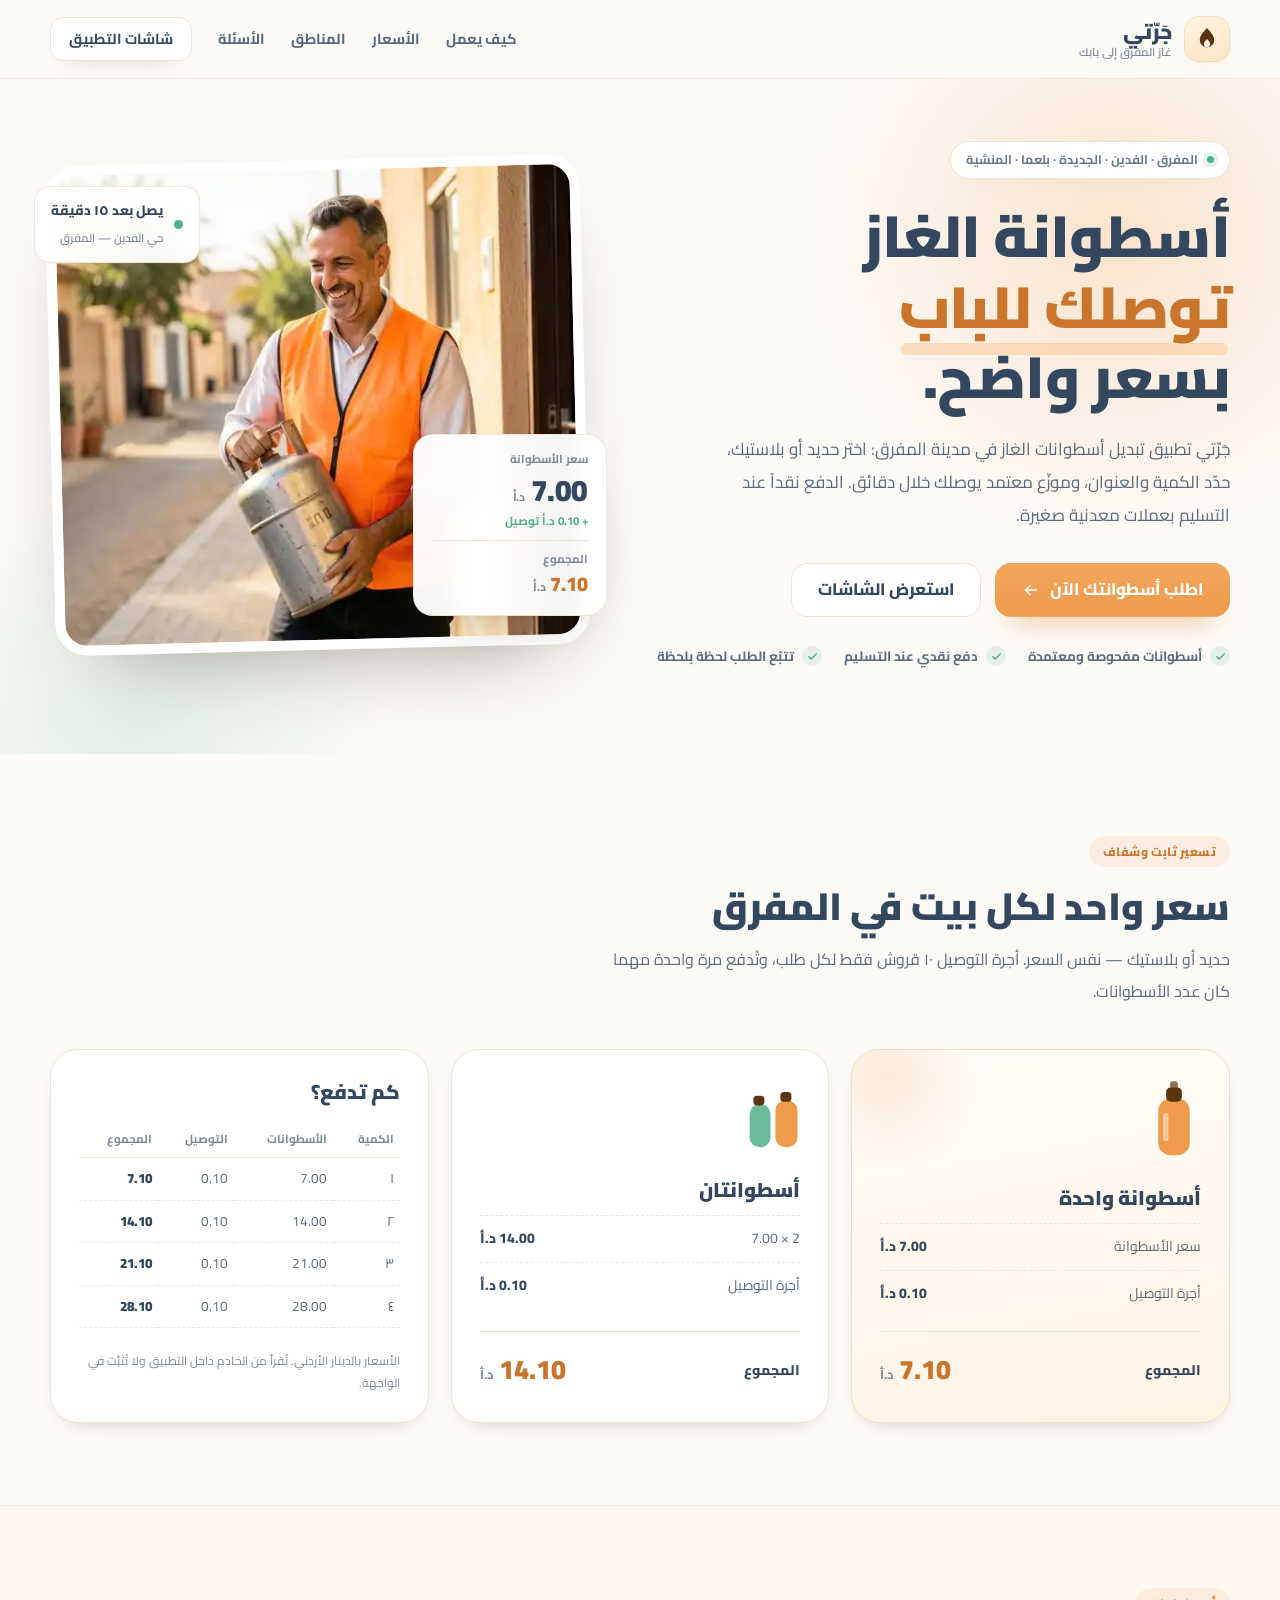
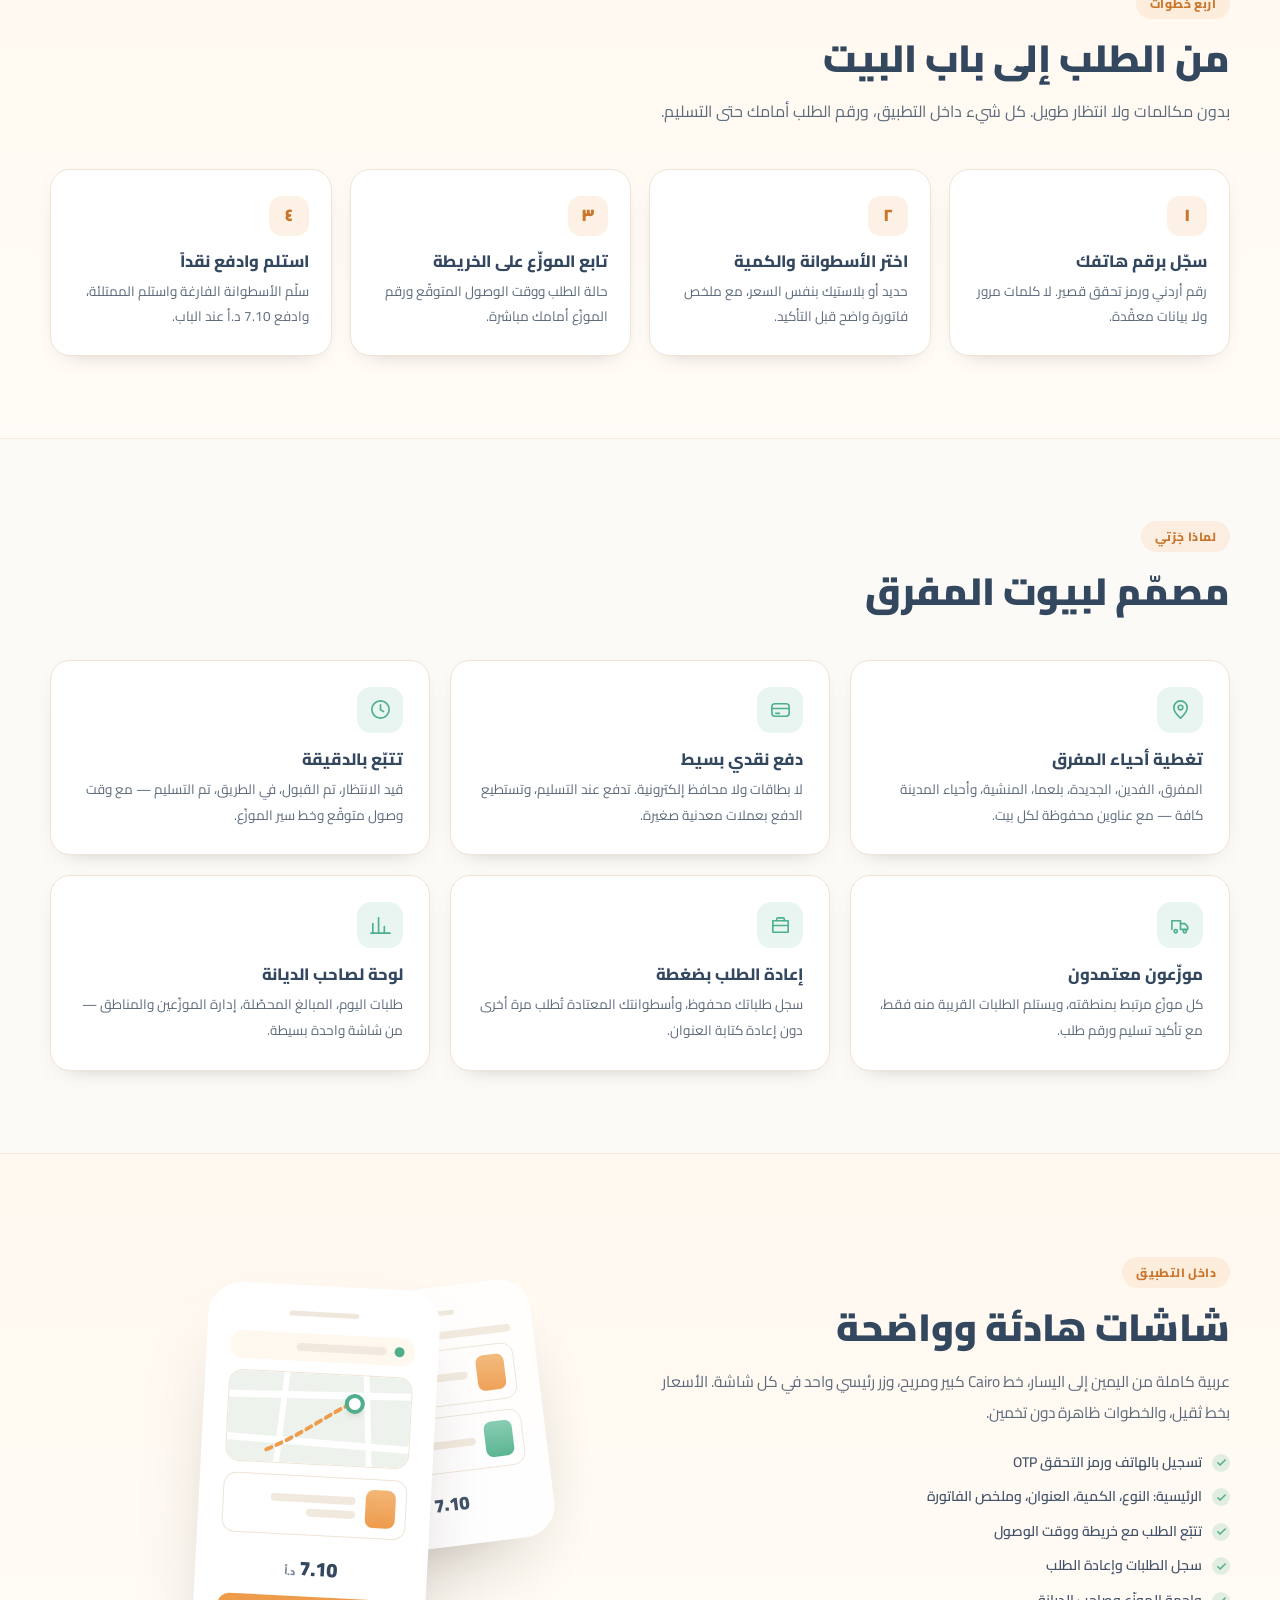
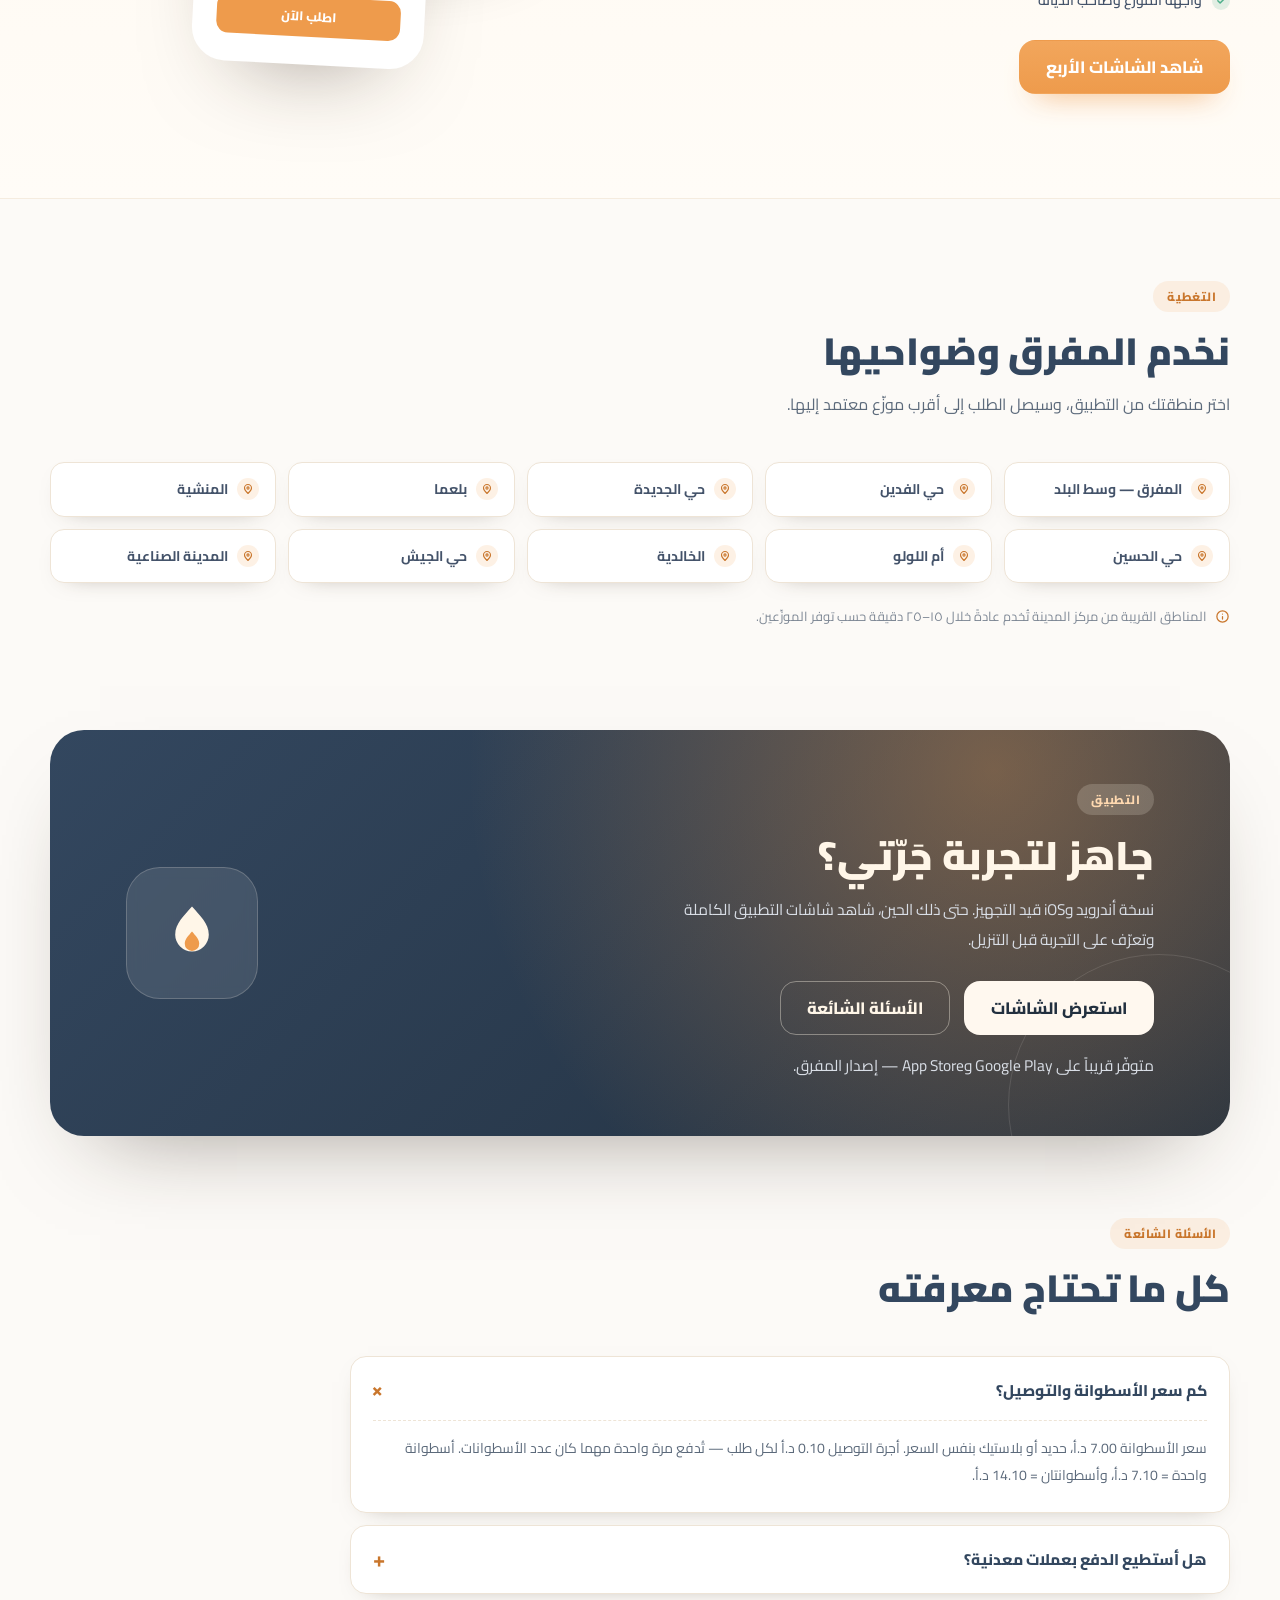
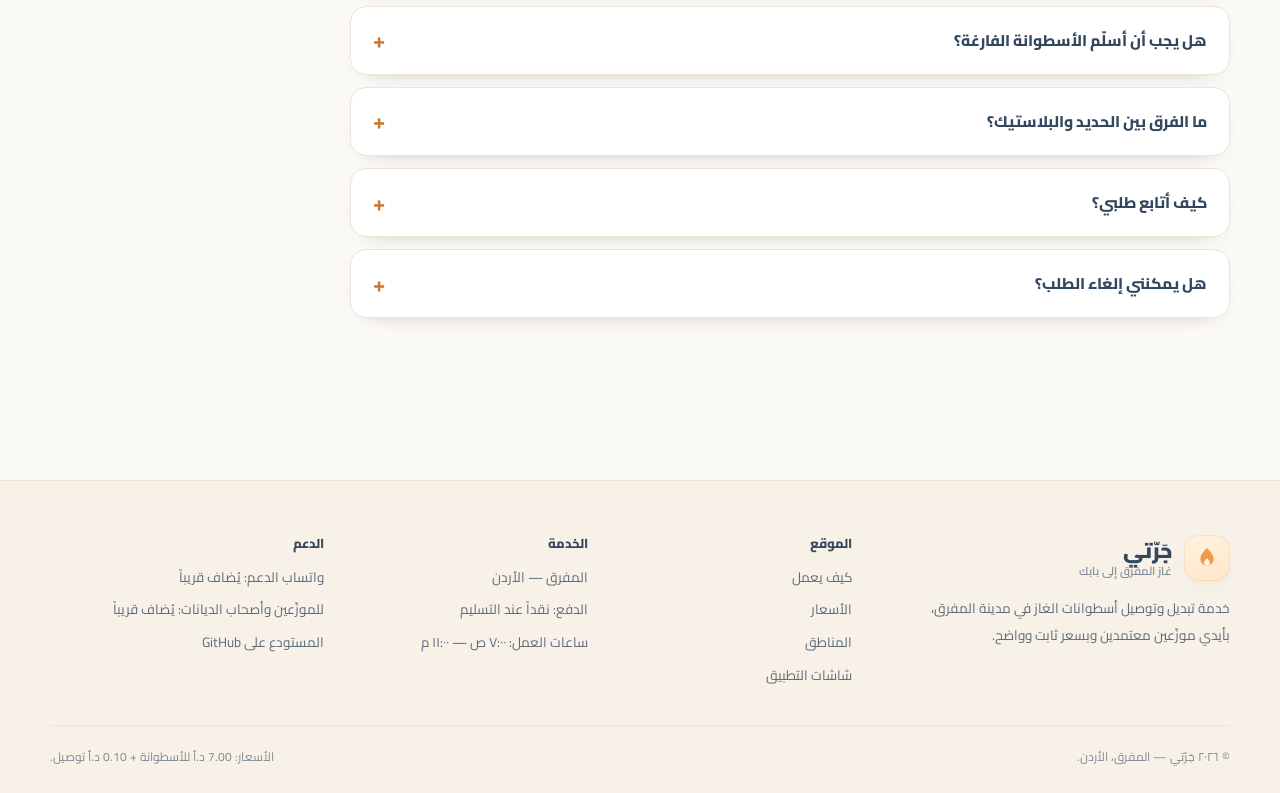
==== commit 7247aceb: "feat: new landing page and Flutter app with auth, ordering and tracking Adds the RTL landing page as" ====
--- a/index.html
+++ b/index.html
@@ -3,632 +3,453 @@
 <head>
 <meta charset="utf-8" />
 <meta name="viewport" content="width=device-width, initial-scale=1" />
-<title>جَرّتي — غاز المفرق | نماذج الواجهات</title>
+<meta name="theme-color" content="#FCFAF7" />
+<title>جَرّتي — توصيل أسطوانات الغاز في المفرق | 7.10 د.أ</title>
+<meta name="description" content="جَرّتي: تطبيق توصيل وتبديل أسطوانات الغاز في المفرق. أسطوانة حديد أو بلاستيك بـ 7.00 د.أ + 0.10 د.أ توصيل. الدفع نقداً عند التسليم، وتتبّع الطلب حتى باب البيت." />
 <link rel="preconnect" href="https://fonts.googleapis.com">
 <link rel="preconnect" href="https://fonts.gstatic.com" crossorigin>
 <link href="https://fonts.googleapis.com/css2?family=Cairo:wght@400;500;600;700;800;900&display=swap" rel="stylesheet">
-<link rel="stylesheet" href="styles.css">
+<link rel="stylesheet" href="landing.css">
+<link rel="icon" href="data:image/svg+xml,%3Csvg xmlns='http://www.w3.org/2000/svg' viewBox='0 0 24 26'%3E%3Cpath d='M12 1.6c3.4 3.9 7.2 7.2 7.2 12.1a7.2 7.2 0 1 1-14.4 0C4.8 8.8 8.6 5.5 12 1.6Z' fill='%23EE9B4C'/%3E%3C/svg%3E">
 </head>
 <body>
 
-<header class="page-head">
-  <div class="brand">
-    <div class="brand-mark">
-      <svg width="26" height="29" viewBox="0 0 24 26" fill="none">
-        <path d="M12 1.6c3.4 3.9 7.2 7.2 7.2 12.1a7.2 7.2 0 1 1-14.4 0C4.8 8.8 8.6 5.5 12 1.6Z" fill="#5B3512"/>
-        <path d="M12 12.4c1.6 1.9 3.1 3.3 3.1 5.2a3.1 3.1 0 1 1-6.2 0c0-1.9 1.5-3.3 3.1-5.2Z" fill="#FFF6E8"/>
+<!-- ============ HEADER ============ -->
+<header class="lp-header">
+  <div class="wrap lp-header-in">
+    <a class="lp-brand" href="index.html" aria-label="جَرّتي — الصفحة الرئيسية">
+      <span class="lp-mark" aria-hidden="true">
+        <svg width="24" height="27" viewBox="0 0 24 26" fill="none">
+          <path d="M12 1.6c3.4 3.9 7.2 7.2 7.2 12.1a7.2 7.2 0 1 1-14.4 0C4.8 8.8 8.6 5.5 12 1.6Z" fill="#5B3512"/>
+          <path d="M12 12.4c1.6 1.9 3.1 3.3 3.1 5.2a3.1 3.1 0 1 1-6.2 0c0-1.9 1.5-3.3 3.1-5.2Z" fill="#FFF6E8"/>
+        </svg>
+      </span>
+      <span class="lp-brand-tx">
+        <b>جَرّتي</b>
+        <small>غاز المفرّق إلى بابك</small>
+      </span>
+    </a>
+
+    <nav class="lp-nav" aria-label="التنقل الرئيسي">
+      <a href="#how">كيف يعمل</a>
+      <a href="#pricing">الأسعار</a>
+      <a href="#areas">المناطق</a>
+      <a href="#faq">الأسئلة</a>
+      <a class="lp-nav-btn" href="screens.html">شاشات التطبيق</a>
+    </nav>
+  </div>
+</header>
+
+<main>
+
+<!-- ============ HERO ============ -->
+<section class="lp-hero">
+  <div class="wrap lp-hero-grid">
+
+    <div class="lp-hero-copy">
+      <span class="lp-eyebrow">
+        <span class="lp-dot"></span>
+        المفرق · الفدين · الجديدة · بلعما · المنشية
+      </span>
+
+      <h1>أسطوانة الغاز<br><span class="hl">توصلك للباب</span><br>بسعر واضح.</h1>
+
+      <p class="lp-lead">
+        جَرّتي تطبيق تبديل أسطوانات الغاز في مدينة المفرق: اختر حديد أو بلاستيك،
+        حدّد الكمية والعنوان، وموزّع معتمد يوصلك خلال دقائق. الدفع نقداً عند التسليم
+        بعملات معدنية صغيرة.
+      </p>
+
+      <div class="lp-hero-actions">
+        <a class="lp-btn lp-btn-primary" href="#download">
+          اطلب أسطوانتك الآن
+          <svg width="18" height="18" viewBox="0 0 24 24" fill="none" stroke="currentColor" stroke-width="2.2" stroke-linecap="round" stroke-linejoin="round"><path d="M19 12H5"/><path d="M11 6l-6 6 6 6"/></svg>
+        </a>
+        <a class="lp-btn lp-btn-ghost" href="screens.html">استعرض الشاشات</a>
+      </div>
+
+      <ul class="lp-trust">
+        <li>
+          <span class="tick"><svg viewBox="0 0 24 24" fill="none" stroke="currentColor" stroke-width="3" stroke-linecap="round" stroke-linejoin="round"><path d="M4 12.5 9 17.5 20 6.5"/></svg></span>
+          أسطوانات مفحوصة ومعتمدة
+        </li>
+        <li>
+          <span class="tick"><svg viewBox="0 0 24 24" fill="none" stroke="currentColor" stroke-width="3" stroke-linecap="round" stroke-linejoin="round"><path d="M4 12.5 9 17.5 20 6.5"/></svg></span>
+          دفع نقدي عند التسليم
+        </li>
+        <li>
+          <span class="tick"><svg viewBox="0 0 24 24" fill="none" stroke="currentColor" stroke-width="3" stroke-linecap="round" stroke-linejoin="round"><path d="M4 12.5 9 17.5 20 6.5"/></svg></span>
+          تتبّع الطلب لحظة بلحظة
+        </li>
+      </ul>
+    </div>
+
+    <div class="lp-hero-art">
+      <div class="lp-photo">
+        <img src="img/delivery.webp" alt="موزّع غاز يحمل أسطوانة إلى باب المنزل في المفرق" />
+      </div>
+
+      <div class="lp-float lp-float-price">
+        <span class="lbl">سعر الأسطوانة</span>
+        <strong>7.00 <i>د.أ</i></strong>
+        <span class="sub">+ 0.10 د.أ توصيل</span>
+        <div class="sep"></div>
+        <span class="lbl">المجموع</span>
+        <b class="total">7.10 <i>د.أ</i></b>
+      </div>
+
+      <div class="lp-float lp-float-eta">
+        <span class="pulse"></span>
+        <div>
+          <b>يصل بعد ١٥ دقيقة</b>
+          <small>حي الفدين — المفرق</small>
+        </div>
+      </div>
+    </div>
+
+  </div>
+</section>
+
+<!-- ============ PRICING ============ -->
+<section class="lp-section" id="pricing">
+  <div class="wrap">
+    <div class="lp-sec-head">
+      <span class="lp-tag">تسعير ثابت وشفاف</span>
+      <h2>سعر واحد لكل بيت في المفرق</h2>
+      <p>حديد أو بلاستيك — نفس السعر. أجرة التوصيل ١٠ قروش فقط لكل طلب، وتُدفع مرة واحدة مهما كان عدد الأسطوانات.</p>
+    </div>
+
+    <div class="lp-price-grid">
+      <div class="lp-price-card lp-price-main">
+        <div class="lp-cylinder" aria-hidden="true">
+          <svg width="54" height="82" viewBox="0 0 34 52" fill="none">
+            <rect x="7" y="13" width="20" height="36" rx="8" fill="#EE9B4C"/>
+            <rect x="12" y="6" width="10" height="9" rx="3" fill="#5B3512"/>
+            <rect x="14.5" y="2" width="5" height="5" rx="2" fill="#5B3512" opacity=".7"/>
+            <rect x="10" y="22" width="3.5" height="18" rx="1.8" fill="#fff" opacity=".45"/>
+          </svg>
+        </div>
+        <h3>أسطوانة واحدة</h3>
+        <p class="lp-price-line"><span>سعر الأسطوانة</span><b>7.00 د.أ</b></p>
+        <p class="lp-price-line"><span>أجرة التوصيل</span><b>0.10 د.أ</b></p>
+        <p class="lp-price-total"><span>المجموع</span><b>7.10 <i>د.أ</i></b></p>
+      </div>
+
+      <div class="lp-price-card">
+        <div class="lp-cylinder two" aria-hidden="true">
+          <svg width="54" height="82" viewBox="0 0 44 52" fill="none">
+            <rect x="3" y="14" width="17" height="35" rx="8" fill="#4FAF8B" opacity=".85"/>
+            <rect x="24" y="11" width="18" height="38" rx="8" fill="#EE9B4C"/>
+            <rect x="6" y="7" width="9" height="8" rx="3" fill="#5B3512"/>
+            <rect x="28" y="4" width="9" height="8" rx="3" fill="#5B3512"/>
+          </svg>
+        </div>
+        <h3>أسطوانتان</h3>
+        <p class="lp-price-line"><span>2 × 7.00</span><b>14.00 د.أ</b></p>
+        <p class="lp-price-line"><span>أجرة التوصيل</span><b>0.10 د.أ</b></p>
+        <p class="lp-price-total"><span>المجموع</span><b>14.10 <i>د.أ</i></b></p>
+      </div>
+
+      <div class="lp-price-card">
+        <h3>كم تدفع؟</h3>
+        <table class="lp-table">
+          <thead>
+            <tr><th>الكمية</th><th>الأسطوانات</th><th>التوصيل</th><th>المجموع</th></tr>
+          </thead>
+          <tbody>
+            <tr><td>١</td><td>7.00</td><td>0.10</td><td><b>7.10</b></td></tr>
+            <tr><td>٢</td><td>14.00</td><td>0.10</td><td><b>14.10</b></td></tr>
+            <tr><td>٣</td><td>21.00</td><td>0.10</td><td><b>21.10</b></td></tr>
+            <tr><td>٤</td><td>28.00</td><td>0.10</td><td><b>28.10</b></td></tr>
+          </tbody>
+        </table>
+        <p class="lp-note">الأسعار بالدينار الأردني. تُقرأ من الخادم داخل التطبيق ولا تُثبَّت في الواجهة.</p>
+      </div>
+    </div>
+  </div>
+</section>
+
+<!-- ============ HOW ============ -->
+<section class="lp-section lp-section-alt" id="how">
+  <div class="wrap">
+    <div class="lp-sec-head">
+      <span class="lp-tag">أربع خطوات</span>
+      <h2>من الطلب إلى باب البيت</h2>
+      <p>بدون مكالمات ولا انتظار طويل. كل شيء داخل التطبيق، ورقم الطلب أمامك حتى التسليم.</p>
+    </div>
+
+    <ol class="lp-steps">
+      <li>
+        <span class="num">١</span>
+        <h3>سجّل برقم هاتفك</h3>
+        <p>رقم أردني ورمز تحقق قصير. لا كلمات مرور ولا بيانات معقّدة.</p>
+      </li>
+      <li>
+        <span class="num">٢</span>
+        <h3>اختر الأسطوانة والكمية</h3>
+        <p>حديد أو بلاستيك بنفس السعر، مع ملخص فاتورة واضح قبل التأكيد.</p>
+      </li>
+      <li>
+        <span class="num">٣</span>
+        <h3>تابع الموزّع على الخريطة</h3>
+        <p>حالة الطلب ووقت الوصول المتوقّع ورقم الموزّع أمامك مباشرة.</p>
+      </li>
+      <li>
+        <span class="num">٤</span>
+        <h3>استلم وادفع نقداً</h3>
+        <p>سلّم الأسطوانة الفارغة واستلم الممتلئة، وادفع 7.10 د.أ عند الباب.</p>
+      </li>
+    </ol>
+  </div>
+</section>
+
+<!-- ============ FEATURES ============ -->
+<section class="lp-section">
+  <div class="wrap">
+    <div class="lp-sec-head">
+      <span class="lp-tag">لماذا جَرّتي</span>
+      <h2>مصمّم لبيوت المفرق</h2>
+    </div>
+
+    <div class="lp-features">
+      <article class="lp-feature">
+        <span class="ico">
+          <svg viewBox="0 0 24 24" fill="none" stroke="currentColor" stroke-width="1.7" stroke-linecap="round" stroke-linejoin="round"><path d="M12 21s7-6.1 7-11a7 7 0 1 0-14 0c0 4.9 7 11 7 11Z"/><circle cx="12" cy="10" r="2.4"/></svg>
+        </span>
+        <h3>تغطية أحياء المفرق</h3>
+        <p>المفرق، الفدين، الجديدة، بلعما، المنشية، وأحياء المدينة كافة — مع عناوين محفوظة لكل بيت.</p>
+      </article>
+
+      <article class="lp-feature">
+        <span class="ico">
+          <svg viewBox="0 0 24 24" fill="none" stroke="currentColor" stroke-width="1.7" stroke-linecap="round" stroke-linejoin="round"><rect x="3" y="6" width="18" height="13" rx="3"/><path d="M3 11h18"/><path d="M7 16h4"/></svg>
+        </span>
+        <h3>دفع نقدي بسيط</h3>
+        <p>لا بطاقات ولا محافظ إلكترونية. تدفع عند التسليم، وتستطيع الدفع بعملات معدنية صغيرة.</p>
+      </article>
+
+      <article class="lp-feature">
+        <span class="ico">
+          <svg viewBox="0 0 24 24" fill="none" stroke="currentColor" stroke-width="1.7" stroke-linecap="round" stroke-linejoin="round"><circle cx="12" cy="12" r="9"/><path d="M12 7v5.2l3.2 2"/></svg>
+        </span>
+        <h3>تتبّع بالدقيقة</h3>
+        <p>قيد الانتظار، تم القبول، في الطريق، تم التسليم — مع وقت وصول متوقّع وخط سير الموزّع.</p>
+      </article>
+
+      <article class="lp-feature">
+        <span class="ico">
+          <svg viewBox="0 0 24 24" fill="none" stroke="currentColor" stroke-width="1.7" stroke-linecap="round" stroke-linejoin="round"><path d="M3 16V7h9v9"/><path d="M12 10h4.5l3 3.2V16h-7.5"/><circle cx="7" cy="18" r="1.7"/><circle cx="16.5" cy="18" r="1.7"/></svg>
+        </span>
+        <h3>موزّعون معتمدون</h3>
+        <p>كل موزّع مرتبط بمنطقته، ويستلم الطلبات القريبة منه فقط، مع تأكيد تسليم ورقم طلب.</p>
+      </article>
+
+      <article class="lp-feature">
+        <span class="ico">
+          <svg viewBox="0 0 24 24" fill="none" stroke="currentColor" stroke-width="1.7" stroke-linecap="round" stroke-linejoin="round"><path d="M4 7h16v12H4z"/><path d="M8 7V5.5A1.5 1.5 0 0 1 9.5 4h5A1.5 1.5 0 0 1 16 5.5V7"/><path d="M4 12h16"/></svg>
+        </span>
+        <h3>إعادة الطلب بضغطة</h3>
+        <p>سجل طلباتك محفوظ، وأسطوانتك المعتادة تُطلب مرة أخرى دون إعادة كتابة العنوان.</p>
+      </article>
+
+      <article class="lp-feature">
+        <span class="ico">
+          <svg viewBox="0 0 24 24" fill="none" stroke="currentColor" stroke-width="1.7" stroke-linecap="round" stroke-linejoin="round"><path d="M4 20V10M10 20V4M16 20v-7M22 20H2"/></svg>
+        </span>
+        <h3>لوحة لصاحب الديانة</h3>
+        <p>طلبات اليوم، المبالغ المحصّلة، إدارة الموزّعين والمناطق — من شاشة واحدة بسيطة.</p>
+      </article>
+    </div>
+  </div>
+</section>
+
+<!-- ============ SCREENS TEASER ============ -->
+<section class="lp-section lp-section-alt" id="screens">
+  <div class="wrap lp-screens">
+    <div class="lp-screens-copy">
+      <span class="lp-tag">داخل التطبيق</span>
+      <h2>شاشات هادئة وواضحة</h2>
+      <p>
+        عربية كاملة من اليمين إلى اليسار، خط Cairo كبير ومريح، وزر رئيسي واحد في كل شاشة.
+        الأسعار بخط ثقيل، والخطوات ظاهرة دون تخمين.
+      </p>
+      <ul class="lp-checks">
+        <li>تسجيل بالهاتف ورمز التحقق OTP</li>
+        <li>الرئيسية: النوع، الكمية، العنوان، وملخص الفاتورة</li>
+        <li>تتبّع الطلب مع خريطة ووقت الوصول</li>
+        <li>سجل الطلبات وإعادة الطلب</li>
+        <li>واجهة الموزّع وصاحب الديانة</li>
+      </ul>
+      <a class="lp-btn lp-btn-primary" href="screens.html">شاهد الشاشات الأربع</a>
+    </div>
+
+    <div class="lp-phones" aria-hidden="true">
+      <div class="lp-phone lp-phone-back">
+        <div class="lp-phone-bar"></div>
+        <div class="ph-line w70"></div>
+        <div class="ph-card"><span class="ph-ico"></span><span class="ph-line w50"></span></div>
+        <div class="ph-card"><span class="ph-ico mint"></span><span class="ph-line w60"></span></div>
+        <div class="ph-price">7.10 <i>د.أ</i></div>
+      </div>
+
+      <div class="lp-phone lp-phone-front">
+        <div class="lp-phone-bar"></div>
+        <div class="ph-loc"><span></span><div class="ph-line w55"></div></div>
+        <div class="ph-map">
+          <svg viewBox="0 0 220 90" preserveAspectRatio="none">
+            <rect width="220" height="90" fill="#EEF2EC"/>
+            <g stroke="#fff" stroke-width="7" stroke-linecap="round">
+              <path d="M-10 24 L230 18"/><path d="M-10 66 L230 72"/><path d="M70 -10 L60 100"/><path d="M164 -10 L174 100"/>
+            </g>
+            <path d="M48 78 C 90 62, 120 40, 152 26" fill="none" stroke="#EE9B4C" stroke-width="4" stroke-linecap="round" stroke-dasharray="7 6"/>
+          </svg>
+          <span class="ph-pin"></span>
+        </div>
+        <div class="ph-card"><span class="ph-ico"></span><div><div class="ph-line w70"></div><div class="ph-line w40"></div></div></div>
+        <div class="ph-price">7.10 <i>د.أ</i></div>
+        <div class="ph-btn">اطلب الآن</div>
+      </div>
+    </div>
+  </div>
+</section>
+
+<!-- ============ AREAS ============ -->
+<section class="lp-section" id="areas">
+  <div class="wrap">
+    <div class="lp-sec-head">
+      <span class="lp-tag">التغطية</span>
+      <h2>نخدم المفرق وضواحيها</h2>
+      <p>اختر منطقتك من التطبيق، وسيصل الطلب إلى أقرب موزّع معتمد إليها.</p>
+    </div>
+    <ul class="lp-areas">
+      <li><span class="pin"></span>المفرق — وسط البلد</li>
+      <li><span class="pin"></span>حي الفدين</li>
+      <li><span class="pin"></span>حي الجديدة</li>
+      <li><span class="pin"></span>بلعما</li>
+      <li><span class="pin"></span>المنشية</li>
+      <li><span class="pin"></span>حي الحسين</li>
+      <li><span class="pin"></span>أم اللولو</li>
+      <li><span class="pin"></span>الخالدية</li>
+      <li><span class="pin"></span>حي الجيش</li>
+      <li><span class="pin"></span>المدينة الصناعية</li>
+    </ul>
+    <p class="lp-areas-note">
+      <svg width="15" height="15" viewBox="0 0 24 24" fill="none" stroke="currentColor" stroke-width="2" stroke-linecap="round"><circle cx="12" cy="12" r="9"/><path d="M12 8h.01M12 12v4"/></svg>
+      المناطق القريبة من مركز المدينة تُخدم عادةً خلال ١٥–٢٥ دقيقة حسب توفر الموزّعين.
+    </p>
+  </div>
+</section>
+
+<!-- ============ DOWNLOAD ============ -->
+<section class="lp-download" id="download">
+  <div class="wrap lp-download-in">
+    <div>
+      <span class="lp-tag light">التطبيق</span>
+      <h2>جاهز لتجربة جَرّتي؟</h2>
+      <p>نسخة أندرويد وiOS قيد التجهيز. حتى ذلك الحين، شاهد شاشات التطبيق الكاملة وتعرّف على التجربة قبل التنزيل.</p>
+      <div class="lp-hero-actions">
+        <a class="lp-btn lp-btn-light" href="screens.html">استعرض الشاشات</a>
+        <a class="lp-btn lp-btn-outline-light" href="#faq">الأسئلة الشائعة</a>
+      </div>
+      <p class="lp-fineprint">
+        متوفّر قريباً على Google Play وApp Store — إصدار المفرق.
+      </p>
+    </div>
+    <div class="lp-download-badge" aria-hidden="true">
+      <svg width="56" height="64" viewBox="0 0 24 26" fill="none">
+        <path d="M12 1.6c3.4 3.9 7.2 7.2 7.2 12.1a7.2 7.2 0 1 1-14.4 0C4.8 8.8 8.6 5.5 12 1.6Z" fill="#FFF6E8"/>
+        <path d="M12 12.4c1.6 1.9 3.1 3.3 3.1 5.2a3.1 3.1 0 1 1-6.2 0c0-1.9 1.5-3.3 3.1-5.2Z" fill="#EE9B4C"/>
       </svg>
     </div>
+  </div>
+</section>
+
+<!-- ============ FAQ ============ -->
+<section class="lp-section" id="faq">
+  <div class="wrap">
+    <div class="lp-sec-head">
+      <span class="lp-tag">الأسئلة الشائعة</span>
+      <h2>كل ما تحتاج معرفته</h2>
+    </div>
+
+    <div class="lp-faq">
+      <details open>
+        <summary>كم سعر الأسطوانة والتوصيل؟</summary>
+        <p>سعر الأسطوانة 7.00 د.أ، حديد أو بلاستيك بنفس السعر. أجرة التوصيل 0.10 د.أ لكل طلب — تُدفع مرة واحدة مهما كان عدد الأسطوانات. أسطوانة واحدة = 7.10 د.أ، وأسطوانتان = 14.10 د.أ.</p>
+      </details>
+      <details>
+        <summary>هل أستطيع الدفع بعملات معدنية؟</summary>
+        <p>نعم. الدفع نقداً عند التسليم، ويمكنك الدفع بعملات ورقية أو معدنية صغيرة. يُرجى تجهيز المبلغ قبل وصول الموزّع لتسريع التسليم.</p>
+      </details>
+      <details>
+        <summary>هل يجب أن أسلّم الأسطوانة الفارغة؟</summary>
+        <p>نعم، الخدمة تبديل: تستلم أسطوانة ممتلئة مفحوصة وتسلّم الفارغة للموزّع في نفس الوقت.</p>
+      </details>
+      <details>
+        <summary>ما الفرق بين الحديد والبلاستيك؟</summary>
+        <p>الأسطوانة الحديدية منزلية ١٢٫٥ كغم، والبلاستيكية (كومبوزيت) أخف وزناً وأسهل للحمل. السعر واحد: 7.00 د.أ.</p>
+      </details>
+      <details>
+        <summary>كيف أتابع طلبي؟</summary>
+        <p>بعد تأكيد الطلب يظهر رقم الطلب وحالته: قيد الانتظار، تم القبول، الموزّع في الطريق، تم التسليم — مع وقت وصول متوقّع وبيانات الموزّع.</p>
+      </details>
+      <details>
+        <summary>هل يمكنني إلغاء الطلب؟</summary>
+        <p>يمكن الإلغاء قبل قبول الموزّع دون رسوم. بعد القبول قد يُطبَّق رسم إلغاء بسيط لتغطية مشوار الموزّع.</p>
+      </details>
+    </div>
+  </div>
+</section>
+
+</main>
+
+<!-- ============ FOOTER ============ -->
+<footer class="lp-footer">
+  <div class="wrap lp-footer-grid">
     <div>
-      <h1>جَرّتي — تبديل أسطوانات الغاز في المفرق</h1>
-      <p>واجهات هادئة ومرتّبة بالعربية الكاملة من اليمين إلى اليسار: ألوان دافئة، مساحات مريحة، وخط كبير واضح يناسب جميع الأعمار.</p>
-    </div>
-  </div>
-  <div class="meta">
-    <span class="chip">الخط: Cairo</span>
-    <span class="chip"><span class="sw" style="background:#EE9B4C"></span>مشمشي دافئ</span>
-    <span class="chip"><span class="sw" style="background:#33475F"></span>كحلي هادئ</span>
-    <span class="chip">العملة: د.أ</span>
-    <span class="chip">RTL كامل</span>
-  </div>
-</header>
-
-<section class="hero-band">
-  <figure class="hp">
-    <img src="img/delivery.webp" alt="موزّع غاز يحمل أسطوانة إلى باب المنزل" />
-    <figcaption>توصيل الأسطوانة حتى باب البيت<small>موزّع معتمد · الدفع نقداً عند التسليم</small></figcaption>
-  </figure>
-  <figure class="hp">
-    <img src="img/warehouse.webp" alt="ديانا غاز في المفرق" />
-    <figcaption>ديانات معتمدة في المفرق<small>أسطوانات حديد وبلاستيك مفحوصة</small></figcaption>
-  </figure>
-  <figure class="hp">
-    <img src="img/mafraq.webp" alt="حي سكني في المفرق" />
-    <figcaption>أحياء المفرق وقرى المحافظة<small>الفدين، الجديدة، بلعما، المنشية</small></figcaption>
-  </figure>
-</section>
-
-<main class="screens">
-
-  <!-- ======================= SCREEN 1 ======================= -->
-  <section class="screen">
-    <div class="cap">
-      <b>١</b>
-      <div>
-        <h2>البداية وتسجيل الدخول <small>Onboarding</small></h2>
-        <p>رقم أردني ورمز تحقق، مع اختيار نوع الحساب</p>
-      </div>
-    </div>
-
-    <div class="device">
-      <div class="phone">
-        <div class="island"></div>
-        <div class="statusbar">
-          <span>٩:٤١</span>
-          <div class="sig">
-            <svg width="17" height="11" viewBox="0 0 17 11" fill="currentColor"><rect x="0" y="7" width="3" height="4" rx="1"/><rect x="4.6" y="5" width="3" height="6" rx="1"/><rect x="9.2" y="2.6" width="3" height="8.4" rx="1"/><rect x="13.8" y="0" width="3" height="11" rx="1"/></svg>
-            <svg width="15" height="11" viewBox="0 0 16 12" fill="none" stroke="currentColor" stroke-width="1.6"><path d="M1 4.2A11 11 0 0 1 15 4.2"/><path d="M3.6 6.8a7.2 7.2 0 0 1 8.8 0"/><circle cx="8" cy="10" r="1.1" fill="currentColor" stroke="none"/></svg>
-            <svg width="24" height="11" viewBox="0 0 24 12" fill="none"><rect x="0.6" y="0.6" width="20" height="10.8" rx="3" stroke="currentColor" stroke-opacity=".45"/><rect x="2.4" y="2.4" width="16" height="7.2" rx="1.8" fill="currentColor"/><path d="M22.4 4.2v3.6c1-.4 1.4-1 1.4-1.8s-.4-1.4-1.4-1.8Z" fill="currentColor" fill-opacity=".45"/></svg>
-          </div>
-        </div>
-
-        <div class="scr-auth">
-          <div class="auth-brand">
-            <div class="logo-tile">
-              <svg width="27" height="30" viewBox="0 0 24 26" fill="none">
-                <path d="M12 1.6c3.4 3.9 7.2 7.2 7.2 12.1a7.2 7.2 0 1 1-14.4 0C4.8 8.8 8.6 5.5 12 1.6Z" fill="#5B3512"/>
-                <path d="M12 12.4c1.6 1.9 3.1 3.3 3.1 5.2a3.1 3.1 0 1 1-6.2 0c0-1.9 1.5-3.3 3.1-5.2Z" fill="#FFF6E8"/>
-              </svg>
-            </div>
-            <h1>جَرّتي</h1>
-            <p>غاز المفرّق يوصلك للباب — بأمان وسرعة</p>
-          </div>
-
-          <div class="auth-card">
-            <h2>تسجيل الدخول</h2>
-            <p class="hint">أدخل رقم هاتفك الأردني لتصلك رسالة تحقق</p>
-
-            <div class="seg">
-              <div class="seg-opt on">مواطن / عميل</div>
-              <div class="seg-opt">موزّع معتمد</div>
-            </div>
-            <p class="seg-note">اطلب أسطوانات الغاز لبيتك أو محلك</p>
-
-            <label class="lab">رقم الهاتف</label>
-            <div class="input">
-              <span class="flag">🇯🇴</span>
-              <span class="cc">+962</span>
-              <span class="num">79 123 4567</span>
-              <span class="ok">
-                <svg width="10" height="10" viewBox="0 0 12 12" fill="none" stroke="currentColor" stroke-width="2.8" stroke-linecap="round" stroke-linejoin="round"><path d="M2 6.4 4.6 9 10 3.2"/></svg>
-              </span>
-            </div>
-
-            <label class="lab">رمز التحقق</label>
-            <div class="otp-row">
-              <div class="otp filled">5</div>
-              <div class="otp filled">2</div>
-              <div class="otp filled">8</div>
-              <div class="otp caret"></div>
-            </div>
-            <div class="otp-meta">
-              <span>أُرسل الرمز إلى ‎+962 79 123 4567‎</span>
-              <b>إعادة الإرسال ٠:٣٢</b>
-            </div>
-
-            <button class="btn btn-primary">تحقّق ودخول</button>
-          </div>
-
-          <p class="terms">بالمتابعة أنت توافق على <b>شروط الاستخدام</b> و<b>سياسة الخصوصية</b></p>
-        </div>
-
-        <div class="home-ind"></div>
-      </div>
-    </div>
-  </section>
-
-  <!-- ======================= SCREEN 2 ======================= -->
-  <section class="screen">
-    <div class="cap">
-      <b>٢</b>
-      <div>
-        <h2>الرئيسية وإنشاء الطلب <small>Home</small></h2>
-        <p>الموقع، أنواع الأسطوانات، والكمية مع سعر واضح</p>
-      </div>
-    </div>
-
-    <div class="device">
-      <div class="phone">
-        <div class="island"></div>
-        <div class="statusbar">
-          <span>٩:٤١</span>
-          <div class="sig">
-            <svg width="17" height="11" viewBox="0 0 17 11" fill="currentColor"><rect x="0" y="7" width="3" height="4" rx="1"/><rect x="4.6" y="5" width="3" height="6" rx="1"/><rect x="9.2" y="2.6" width="3" height="8.4" rx="1"/><rect x="13.8" y="0" width="3" height="11" rx="1"/></svg>
-            <svg width="15" height="11" viewBox="0 0 16 12" fill="none" stroke="currentColor" stroke-width="1.6"><path d="M1 4.2A11 11 0 0 1 15 4.2"/><path d="M3.6 6.8a7.2 7.2 0 0 1 8.8 0"/><circle cx="8" cy="10" r="1.1" fill="currentColor" stroke="none"/></svg>
-            <svg width="24" height="11" viewBox="0 0 24 12" fill="none"><rect x="0.6" y="0.6" width="20" height="10.8" rx="3" stroke="currentColor" stroke-opacity=".45"/><rect x="2.4" y="2.4" width="16" height="7.2" rx="1.8" fill="currentColor"/><path d="M22.4 4.2v3.6c1-.4 1.4-1 1.4-1.8s-.4-1.4-1.4-1.8Z" fill="currentColor" fill-opacity=".45"/></svg>
-          </div>
-        </div>
-
-        <div class="app-head">
-          <div class="greet-row">
-            <div class="avatar">ب</div>
-            <div class="greet">
-              <span>مساء الخير</span>
-              <b>بشار العظامات</b>
-            </div>
-            <div class="icon-btn">
-              <svg width="18" height="18" viewBox="0 0 24 24" fill="none" stroke="currentColor" stroke-width="1.8" stroke-linecap="round"><path d="M18 8a6 6 0 1 0-12 0c0 6 2 7 2 7h8s2-1 2-7Z"/><path d="M10.3 20a2 2 0 0 0 3.4 0"/></svg>
-              <span class="dot"></span>
-            </div>
-          </div>
-
-          <div class="loc-pill">
-            <span class="loc-ico">
-              <svg width="16" height="16" viewBox="0 0 24 24" fill="none" stroke="currentColor" stroke-width="1.9" stroke-linecap="round" stroke-linejoin="round"><path d="M12 21s7-6.1 7-11a7 7 0 1 0-14 0c0 4.9 7 11 7 11Z"/><circle cx="12" cy="10" r="2.4"/></svg>
-            </span>
-            <div class="lt">
-              <span>التوصيل إلى</span>
-              <b>المفرق — حي الفدين، شارع الجيش</b>
-            </div>
-            <span class="loc-change">تغيير</span>
-          </div>
-        </div>
-
-        <div class="map-strip">
-          <svg viewBox="0 0 338 84" preserveAspectRatio="none">
-            <rect width="338" height="84" fill="#F1F3EE"/>
-            <g stroke="#FFFFFF" stroke-width="6" stroke-linecap="round">
-              <path d="M-10 28 L348 18"/>
-              <path d="M-10 68 L348 78"/>
-              <path d="M100 -10 L80 94"/>
-              <path d="M236 -10 L258 94"/>
-            </g>
-            <g fill="#E6EBE2">
-              <rect x="112" y="32" width="46" height="26" rx="3"/>
-              <rect x="176" y="28" width="36" height="20" rx="3"/>
-              <rect x="272" y="26" width="50" height="24" rx="3"/>
-            </g>
-            <path d="M120 74 C 160 60, 190 44, 218 30" fill="none" stroke="#EE9B4C" stroke-width="3.5" stroke-linecap="round" stroke-dasharray="7 6"/>
+      <a class="lp-brand" href="index.html">
+        <span class="lp-mark">
+          <svg width="22" height="25" viewBox="0 0 24 26" fill="none">
+            <path d="M12 1.6c3.4 3.9 7.2 7.2 7.2 12.1a7.2 7.2 0 1 1-14.4 0C4.8 8.8 8.6 5.5 12 1.6Z" fill="#EE9B4C"/>
+            <path d="M12 12.4c1.6 1.9 3.1 3.3 3.1 5.2a3.1 3.1 0 1 1-6.2 0c0-1.9 1.5-3.3 3.1-5.2Z" fill="#FFF6E8"/>
           </svg>
-          <div class="marker" style="left:61%;top:14px;width:32px;height:32px;border-radius:50%;background:#fff;color:#4E8C74;border:2.5px solid #fff;box-shadow:0 6px 14px -8px rgba(60,48,34,.6)">
-            <svg width="14" height="14" viewBox="0 0 24 24" fill="none" stroke="currentColor" stroke-width="2.1" stroke-linecap="round" stroke-linejoin="round"><path d="M12 21s7-6.1 7-11a7 7 0 1 0-14 0c0 4.9 7 11 7 11Z"/><circle cx="12" cy="10" r="2.2"/></svg>
-          </div>
-          <div class="mm-chip">
-            <svg width="10" height="10" viewBox="0 0 24 24" fill="none" stroke="#4E8C74" stroke-width="2.6" stroke-linecap="round"><path d="M4 12h16M12 4v16"/></svg>
-            تحديد الموقع بدقة
-          </div>
-        </div>
-
-        <div class="body-pad">
-          <div class="sec-head">
-            <h3>نوع الأسطوانة</h3>
-            <span>السعر الرسمي ٧٫٠٠</span>
-          </div>
-
-          <div class="cyl-grid">
-            <div class="cyl on">
-              <div class="sel">
-                <svg width="8" height="8" viewBox="0 0 12 12" fill="none" stroke="currentColor" stroke-width="2.8" stroke-linecap="round" stroke-linejoin="round"><path d="M2 6.4 4.6 9 10 3.2"/></svg>
-              </div>
-              <div class="art">
-                <svg width="24" height="38" viewBox="0 0 34 52" fill="none">
-                  <rect x="7" y="13" width="20" height="36" rx="8" fill="currentColor" opacity=".9"/>
-                  <rect x="12" y="6" width="10" height="9" rx="3" fill="currentColor"/>
-                  <rect x="14.5" y="2" width="5" height="5" rx="2" fill="currentColor" opacity=".65"/>
-                  <rect x="10" y="22" width="3.5" height="18" rx="1.8" fill="#fff" opacity=".4"/>
-                </svg>
-              </div>
-              <h4>أسطوانة حديد</h4>
-              <div class="sub">منزلية ١٢٫٥ كغم</div>
-              <div class="pr">7.00 <i>د.أ</i></div>
-            </div>
-
-            <div class="cyl two">
-              <div class="art">
-                <svg width="24" height="38" viewBox="0 0 34 52" fill="none">
-                  <rect x="8" y="12" width="18" height="37" rx="9" fill="currentColor" opacity=".8"/>
-                  <rect x="13" y="5" width="8" height="8" rx="3" fill="currentColor"/>
-                  <rect x="15" y="1.5" width="4" height="4" rx="2" fill="currentColor" opacity=".65"/>
-                  <rect x="11" y="20" width="3" height="20" rx="1.5" fill="#fff" opacity=".5"/>
-                </svg>
-              </div>
-              <h4>أسطوانة بلاستيك</h4>
-              <div class="sub">خفيفة — كومبوزيت</div>
-              <div class="pr">7.00 <i>د.أ</i></div>
-            </div>
-          </div>
-
-          <div class="qty-row">
-            <div class="qt">
-              <b>الكمية</b>
-              <span>
-                <svg width="9" height="9" viewBox="0 0 24 24" fill="none" stroke="#4FAF8B" stroke-width="3" stroke-linecap="round"><path d="M4 12.5 9 17.5 20 6.5"/></svg>
-                تبديل أسطوانة فارغة بأخرى ممتلئة
-              </span>
-            </div>
-            <div class="stepper">
-              <button type="button">−</button>
-              <span class="n">1</span>
-              <button type="button">+</button>
-            </div>
-          </div>
-
-          <div class="price-card">
-            <div class="ph">
-              <svg width="11" height="11" viewBox="0 0 24 24" fill="none" stroke="#4FAF8B" stroke-width="2"><path d="M12 3l7.5 3v5.5c0 4.6-3.1 8.3-7.5 9.5-4.4-1.2-7.5-4.9-7.5-9.5V6L12 3Z"/></svg>
-              سعر شفاف — بدون رسوم مخفية
-            </div>
-            <div class="prow"><span>سعر الأسطوانة <span class="dash">(× ١)</span></span><b>7.00 د.أ</b></div>
-            <div class="prow"><span>أجور التوصيل <span class="dash">(١٫٢ كم)</span></span><b>0.10 د.أ</b></div>
-            <div class="pdiv"></div>
-            <div class="ptotal">
-              <span>المجموع الكلي</span>
-              <span class="amt">7.10 <i>د.أ</i></span>
-            </div>
-          </div>
-        </div>
-
-        <div class="cta-wrap">
-          <button class="btn btn-primary">
-            اطلب الآن · 7.10 د.أ
-          </button>
-        </div>
-
-        <nav class="tabbar">
-          <div class="tab on">
-            <span class="tart"><svg width="20" height="20" viewBox="0 0 24 24" fill="none" stroke="currentColor" stroke-width="1.9" stroke-linecap="round" stroke-linejoin="round"><path d="M3 10.5 12 3l9 7.5"/><path d="M5 9.8V20a1 1 0 0 0 1 1h12a1 1 0 0 0 1-1V9.8"/></svg></span>
-            الرئيسية
-          </div>
-          <div class="tab">
-            <span class="tart"><svg width="20" height="20" viewBox="0 0 24 24" fill="none" stroke="currentColor" stroke-width="1.9" stroke-linecap="round" stroke-linejoin="round"><rect x="4" y="3.5" width="16" height="17" rx="3.5"/><path d="M8.5 9h7M8.5 13h7M8.5 17h4"/></svg></span>
-            طلباتي
-          </div>
-          <div class="tab">
-            <span class="tart"><svg width="20" height="20" viewBox="0 0 24 24" fill="none" stroke="currentColor" stroke-width="1.9" stroke-linecap="round" stroke-linejoin="round"><path d="M20.5 13.5 13.5 20.5a2 2 0 0 1-2.8 0L3.5 13.3V4h9.3l7.7 7.7a1.9 1.9 0 0 1 0 1.8Z"/><circle cx="8" cy="8.4" r="1.3"/></svg></span>
-            العروض
-          </div>
-          <div class="tab">
-            <span class="tart"><svg width="20" height="20" viewBox="0 0 24 24" fill="none" stroke="currentColor" stroke-width="1.9" stroke-linecap="round" stroke-linejoin="round"><circle cx="12" cy="8.5" r="3.6"/><path d="M4.8 20.2a7.4 7.4 0 0 1 14.4 0"/></svg></span>
-            حسابي
-          </div>
-        </nav>
-
-        <div class="home-ind"></div>
-      </div>
-    </div>
-  </section>
-
-  <!-- ======================= SCREEN 3 ======================= -->
-  <section class="screen">
-    <div class="cap">
-      <b>٣</b>
-      <div>
-        <h2>تتبّع الطلب المباشر <small>Live Tracking</small></h2>
-        <p>خريطة المفرق، مراحل الطلب، وبطاقة الموزّع</p>
-      </div>
-    </div>
-
-    <div class="device">
-      <div class="phone">
-        <div class="island"></div>
-        <div class="statusbar">
-          <span>٩:٥٢</span>
-          <div class="sig">
-            <svg width="17" height="11" viewBox="0 0 17 11" fill="currentColor"><rect x="0" y="7" width="3" height="4" rx="1"/><rect x="4.6" y="5" width="3" height="6" rx="1"/><rect x="9.2" y="2.6" width="3" height="8.4" rx="1"/><rect x="13.8" y="0" width="3" height="11" rx="1"/></svg>
-            <svg width="15" height="11" viewBox="0 0 16 12" fill="none" stroke="currentColor" stroke-width="1.6"><path d="M1 4.2A11 11 0 0 1 15 4.2"/><path d="M3.6 6.8a7.2 7.2 0 0 1 8.8 0"/><circle cx="8" cy="10" r="1.1" fill="currentColor" stroke="none"/></svg>
-            <svg width="24" height="11" viewBox="0 0 24 12" fill="none"><rect x="0.6" y="0.6" width="20" height="10.8" rx="3" stroke="currentColor" stroke-opacity=".45"/><rect x="2.4" y="2.4" width="16" height="7.2" rx="1.8" fill="currentColor"/><path d="M22.4 4.2v3.6c1-.4 1.4-1 1.4-1.8s-.4-1.4-1.4-1.8Z" fill="currentColor" fill-opacity=".45"/></svg>
-          </div>
-        </div>
-
-        <div class="map">
-          <svg viewBox="0 0 378 308" preserveAspectRatio="none">
-            <rect width="378" height="308" fill="#EEF2EC"/>
-            <g fill="#E4EADE">
-              <rect x="18" y="24" width="78" height="56" rx="4"/>
-              <rect x="120" y="12" width="64" height="44" rx="4"/>
-              <rect x="212" y="28" width="56" height="50" rx="4"/>
-              <rect x="294" y="14" width="72" height="68" rx="4"/>
-              <rect x="20" y="116" width="56" height="62" rx="4"/>
-              <rect x="102" y="104" width="68" height="44" rx="4"/>
-              <rect x="194" y="124" width="84" height="52" rx="4"/>
-              <rect x="304" y="110" width="62" height="76" rx="4"/>
-              <rect x="34" y="210" width="72" height="56" rx="4"/>
-              <rect x="130" y="198" width="58" height="68" rx="4"/>
-              <rect x="214" y="200" width="68" height="44" rx="4"/>
-              <rect x="304" y="214" width="58" height="58" rx="4"/>
-            </g>
-            <g stroke="#FFFFFF" stroke-width="13" stroke-linecap="round">
-              <path d="M-20 92 L400 84"/>
-              <path d="M-20 184 L400 190"/>
-              <path d="M-20 284 L400 290"/>
-              <path d="M96 -20 L108 330"/>
-              <path d="M290 -20 L282 330"/>
-            </g>
-            <g stroke="#F7E7D4" stroke-width="4">
-              <path d="M-20 238 L400 242"/>
-            </g>
-            <path d="M106 194 C 146 184, 176 162, 202 146 S 236 116, 246 92"
-                  fill="none" stroke="#EE9B4C" stroke-width="5" stroke-linecap="round" stroke-dasharray="9 8">
-              <animate attributeName="stroke-dashoffset" from="34" to="0" dur="1.2s" repeatCount="indefinite"/>
-            </path>
-          </svg>
-
-          <div class="map-top">
-            <div class="mbtn">
-              <svg width="17" height="17" viewBox="0 0 24 24" fill="none" stroke="currentColor" stroke-width="2.2" stroke-linecap="round" stroke-linejoin="round"><path d="M9 5l7 7-7 7"/></svg>
-            </div>
-            <div class="mpill">
-              <span style="width:6px;height:6px;border-radius:50%;background:#4FAF8B;display:inline-block"></span>
-              تتبّع الطلب · حي الفدين
-            </div>
-            <div class="mbtn" style="opacity:0;pointer-events:none"></div>
-          </div>
-
-          <div class="eta">
-            <svg width="11" height="11" viewBox="0 0 24 24" fill="none" stroke="#FFD3A0" stroke-width="2.4" stroke-linecap="round"><circle cx="12" cy="12" r="9"/><path d="M12 7v5.2l3.2 2"/></svg>
-            يصل بعد <b>١٢ دقيقة</b>
-          </div>
-
-          <div class="marker home">
-            <svg width="15" height="15" viewBox="0 0 24 24" fill="none" stroke="currentColor" stroke-width="2.1" stroke-linecap="round" stroke-linejoin="round"><path d="M3 10.5 12 3l9 7.5"/><path d="M5 9.8V20a1 1 0 0 0 1 1h12a1 1 0 0 0 1-1V9.8"/></svg>
-          </div>
-
-          <div class="marker driver">
-            <svg width="21" height="21" viewBox="0 0 24 24" fill="none" stroke="currentColor" stroke-width="1.9" stroke-linecap="round" stroke-linejoin="round"><path d="M3 16V7h9v9"/><path d="M12 10h4.5l3 3.2V16h-7.5"/><circle cx="7" cy="18" r="1.7"/><circle cx="16.5" cy="18" r="1.7"/></svg>
-          </div>
-        </div>
-
-        <div class="sheet">
-          <div class="handle"></div>
-          <div class="sheet-head">
-            <b>الموزّع في الطريق إليك</b>
-            <span class="ordno">#MF-2841</span>
-          </div>
-
-          <div class="steps">
-            <span class="line"></span>
-            <span class="fill"></span>
-            <div class="step done">
-              <span class="bub">
-                <svg width="12" height="12" viewBox="0 0 24 24" fill="none" stroke="currentColor" stroke-width="3" stroke-linecap="round" stroke-linejoin="round"><path d="M4 12.5 9 17.5 20 6.5"/></svg>
-              </span>
-              <span>تم الاستلام</span>
-            </div>
-            <div class="step now">
-              <span class="bub">
-                <svg width="14" height="14" viewBox="0 0 24 24" fill="none" stroke="currentColor" stroke-width="2" stroke-linecap="round" stroke-linejoin="round"><path d="M3 16V7h9v9"/><path d="M12 10h4.5l3 3.2V16h-7.5"/><circle cx="7" cy="18" r="1.6"/><circle cx="16.5" cy="18" r="1.6"/></svg>
-              </span>
-              <span>في الطريق</span>
-            </div>
-            <div class="step">
-              <span class="bub">
-                <svg width="13" height="13" viewBox="0 0 24 24" fill="none" stroke="currentColor" stroke-width="2" stroke-linecap="round" stroke-linejoin="round"><path d="M3 10.5 12 3l9 7.5"/><path d="M5 9.8V20a1 1 0 0 0 1 1h12a1 1 0 0 0 1-1V9.8"/></svg>
-              </span>
-              <span>وصل الموزّع</span>
-            </div>
-          </div>
-
-          <div class="driver">
-            <div class="driver-top">
-              <img src="avatar.jpg" alt="صورة الموزّع" />
-              <div class="dv">
-                <b>مؤسسة الفدين للغاز</b>
-                <div class="badge-row">
-                  <span class="vbadge">
-                    <svg width="7" height="7" viewBox="0 0 24 24" fill="none" stroke="currentColor" stroke-width="3.6" stroke-linecap="round" stroke-linejoin="round"><path d="M4 12.5 9 17.5 20 6.5"/></svg>
-                    وكالة معتمدة
-                  </span>
-                  <span class="plate">ديانا · ٢٤٧٨٩</span>
-                </div>
-              </div>
-              <div class="rate">
-                <svg width="10" height="10" viewBox="0 0 24 24" fill="currentColor"><path d="M12 2.6l2.9 6 6.6.9-4.8 4.6 1.2 6.5-5.9-3.2-5.9 3.2 1.2-6.5L2.5 9.5l6.6-.9 2.9-6Z"/></svg>
-                4.9
-              </div>
-            </div>
-            <div class="driver-actions">
-              <button class="dbtn call">
-                <svg width="12" height="12" viewBox="0 0 24 24" fill="none" stroke="currentColor" stroke-width="2" stroke-linecap="round" stroke-linejoin="round"><path d="M6.5 3.5h3l1.5 4-2 1.4a11 11 0 0 0 5.6 5.6l1.4-2 4 1.5v3a2 2 0 0 1-2.2 2A16.6 16.6 0 0 1 4.5 5.7a2 2 0 0 1 2-2.2Z"/></svg>
-                اتصال
-              </button>
-              <button class="dbtn wa">
-                <svg width="12" height="12" viewBox="0 0 24 24" fill="currentColor"><path d="M12 2a9.9 9.9 0 0 0-8.5 15L2 22l5.2-1.4A9.9 9.9 0 1 0 12 2Zm5.3 14c-.2.6-1.2 1.2-1.7 1.2-.5.1-1 .1-1.7-.1a11.6 11.6 0 0 1-5.6-4.6c-.6-1-.9-1.8-.7-2.5.1-.5.6-1.2 1-1.4.3-.2.8-.1 1 .3l.7 1.5c.1.3 0 .5-.2.7l-.5.5c-.1.2-.2.4 0 .6a8 8 0 0 0 3 2.7c.3.1.5 0 .6-.1l.6-.7c.2-.2.4-.2.7-.1l1.5.8c.3.2.4.7.3 1Z"/></svg>
-                واتساب
-              </button>
-            </div>
-          </div>
-
-          <div class="sumline">
-            <div class="sl">
-              <svg width="13" height="13" viewBox="0 0 34 52" fill="none" stroke="#7E8895" stroke-width="2.8"><rect x="8" y="14" width="18" height="33" rx="8"/><rect x="13" y="7" width="8" height="7" rx="2.5"/></svg>
-              <span>أسطوانة حديد × <b>1</b> · نقداً عند التسليم</span>
-            </div>
-            <div class="tot">7.10 د.أ</div>
-          </div>
-
-          <div class="tnote">
-            <svg width="13" height="13" viewBox="0 0 24 24" fill="none" stroke="currentColor" stroke-width="2" stroke-linecap="round" stroke-linejoin="round"><path d="M12 21s7-6.1 7-11a7 7 0 1 0-14 0c0 4.9 7 11 7 11Z"/><circle cx="12" cy="10" r="2.2"/></svg>
-            <span>ملاحظة للموزّع: <b>الطابق الثاني — يرجى الاتصال قبل الوصول</b><br>العنوان: حي الفدين، شارع الجيش، بناية ٢٤</span>
-          </div>
-        </div>
-
-        <div class="track-foot">
-          <button class="cancel">إلغاء الطلب — قد يُطبَّق رسم إلغاء بعد قبول الموزّع</button>
-        </div>
-
-        <div class="home-ind"></div>
-      </div>
-    </div>
-  </section>
-
-  <!-- ======================= SCREEN 4 ======================= -->
-  <section class="screen">
-    <div class="cap">
-      <b>٤</b>
-      <div>
-        <h2>واجهة الموزّع / صاحب الديانا <small>Driver</small></h2>
-        <p>حالة الاستقبال، إحصاءات اليوم، وتنبيه الطلب الجديد</p>
-      </div>
-    </div>
-
-    <div class="device">
-      <div class="phone">
-        <div class="island"></div>
-        <div class="statusbar">
-          <span>٩:٤١</span>
-          <div class="sig">
-            <svg width="17" height="11" viewBox="0 0 17 11" fill="currentColor"><rect x="0" y="7" width="3" height="4" rx="1"/><rect x="4.6" y="5" width="3" height="6" rx="1"/><rect x="9.2" y="2.6" width="3" height="8.4" rx="1"/><rect x="13.8" y="0" width="3" height="11" rx="1"/></svg>
-            <svg width="15" height="11" viewBox="0 0 16 12" fill="none" stroke="currentColor" stroke-width="1.6"><path d="M1 4.2A11 11 0 0 1 15 4.2"/><path d="M3.6 6.8a7.2 7.2 0 0 1 8.8 0"/><circle cx="8" cy="10" r="1.1" fill="currentColor" stroke="none"/></svg>
-            <svg width="24" height="11" viewBox="0 0 24 12" fill="none"><rect x="0.6" y="0.6" width="20" height="10.8" rx="3" stroke="currentColor" stroke-opacity=".45"/><rect x="2.4" y="2.4" width="16" height="7.2" rx="1.8" fill="currentColor"/><path d="M22.4 4.2v3.6c1-.4 1.4-1 1.4-1.8s-.4-1.4-1.4-1.8Z" fill="currentColor" fill-opacity=".45"/></svg>
-          </div>
-        </div>
-
-        <div class="d-head">
-          <div class="greet-row">
-            <div class="avatar">أ</div>
-            <div class="greet">
-              <span>مساء الخير</span>
-              <b>أبو محمد — وكالة الفدين</b>
-            </div>
-            <div class="icon-btn">
-              <svg width="18" height="18" viewBox="0 0 24 24" fill="none" stroke="currentColor" stroke-width="1.8" stroke-linecap="round"><path d="M18 8a6 6 0 1 0-12 0c0 6 2 7 2 7h8s2-1 2-7Z"/><path d="M10.3 20a2 2 0 0 0 3.4 0"/></svg>
-            </div>
-          </div>
-
-          <div class="avail">
-            <span class="live-dot"></span>
-            <div class="tx">
-              <b>متاح لاستقبال الطلبات</b>
-              <span>نطاق ٣ كم · داخل المفرق</span>
-            </div>
-            <div class="switch"></div>
-          </div>
-
-          <div class="d-stats">
-            <div class="stat"><b>٨</b><span>طلبات اليوم</span></div>
-            <div class="stat"><b>64.00</b><span>د.أ مبيعات</span></div>
-            <div class="stat"><b>4.9 ★</b><span>تقييمك</span></div>
-          </div>
-        </div>
-
-        <div class="d-body">
-          <div class="neworder">
-            <div class="no-head">
-              <div class="ttl"><span class="dot"></span> طلب جديد قريب منك</div>
-              <div class="timer">
-                <svg width="10" height="10" viewBox="0 0 24 24" fill="none" stroke="currentColor" stroke-width="2.4" stroke-linecap="round"><circle cx="12" cy="12" r="9"/><path d="M12 7.5v5l3 1.8"/></svg>
-                00:28
-              </div>
-            </div>
-
-            <div class="dist">
-              <svg width="9" height="9" viewBox="0 0 24 24" fill="none" stroke="currentColor" stroke-width="2.4" stroke-linecap="round" stroke-linejoin="round"><path d="M12 21s7-6.1 7-11a7 7 0 1 0-14 0c0 4.9 7 11 7 11Z"/><circle cx="12" cy="10" r="2.2"/></svg>
-              1.5 كم عن موقعك · حي الجديدة
-            </div>
-
-            <div class="cust">
-              <div class="cav">أ.أ</div>
-              <div class="cinfo">
-                <b>أم أحمد</b>
-                <span>المفرق — حي الجديدة، شارع المستشفى، قرب مسجد الفرقان</span>
-              </div>
-            </div>
-
-            <div class="odetails">
-              <div class="od">الكمية المطلوبة <b>٢ أسطوانات حديد</b></div>
-              <div class="od">طريقة الدفع <b>نقداً عند التسليم</b></div>
-            </div>
-
-            <div class="cash">
-              <span>المبلغ المطلوب تحصيله</span>
-              <b>14.10 <i>د.أ</i></b>
-            </div>
-
-            <div class="o-actions">
-              <button class="btn btn-primary">
-                قبول الطلب
-                <svg width="14" height="14" viewBox="0 0 24 24" fill="none" stroke="currentColor" stroke-width="2.8" stroke-linecap="round" stroke-linejoin="round"><path d="M4 12.5 9 17.5 20 6.5"/></svg>
-              </button>
-              <button class="btn reject">رفض</button>
-            </div>
-          </div>
-
-          <div class="listhead">
-            <h3>آخر الطلبات المكتملة</h3>
-            <a href="#">عرض الكل</a>
-          </div>
-
-          <div class="hist">
-            <div class="hi">
-              <svg width="13" height="13" viewBox="0 0 24 24" fill="none" stroke="currentColor" stroke-width="2.8" stroke-linecap="round" stroke-linejoin="round"><path d="M4 12.5 9 17.5 20 6.5"/></svg>
-            </div>
-            <div class="htx">
-              <b>حي الفدين — ٢ أسطوانات</b>
-              <span>٩:١٨ ص · تم التسليم نقداً</span>
-            </div>
-            <div class="amt">14.10 د.أ</div>
-          </div>
-
-          <div class="hist">
-            <div class="hi">
-              <svg width="13" height="13" viewBox="0 0 24 24" fill="none" stroke="currentColor" stroke-width="2.8" stroke-linecap="round" stroke-linejoin="round"><path d="M4 12.5 9 17.5 20 6.5"/></svg>
-            </div>
-            <div class="htx">
-              <b>حي الجديدة — أسطوانة واحدة</b>
-              <span>٨:٤٢ ص · تم التسليم نقداً</span>
-            </div>
-            <div class="amt">7.10 د.أ</div>
-          </div>
-        </div>
-
-        <nav class="tabbar">
-          <div class="tab on">
-            <span class="tart"><svg width="20" height="20" viewBox="0 0 24 24" fill="none" stroke="currentColor" stroke-width="1.9" stroke-linecap="round" stroke-linejoin="round"><rect x="4" y="3.5" width="16" height="17" rx="3.5"/><path d="M8.5 9h7M8.5 13h7M8.5 17h4"/></svg></span>
-            الطلبات
-          </div>
-          <div class="tab">
-            <span class="tart"><svg width="20" height="20" viewBox="0 0 24 24" fill="none" stroke="currentColor" stroke-width="1.9" stroke-linecap="round" stroke-linejoin="round"><path d="M4 7h16v12H4z"/><path d="M8 7V5.5A1.5 1.5 0 0 1 9.5 4h5A1.5 1.5 0 0 1 16 5.5V7"/><path d="M4 12h16"/></svg></span>
-            الأرباح
-          </div>
-          <div class="tab">
-            <span class="tart"><svg width="20" height="20" viewBox="0 0 24 24" fill="none" stroke="currentColor" stroke-width="1.9" stroke-linecap="round" stroke-linejoin="round"><path d="M4 20V10M10 20V4M16 20v-7M22 20H2"/></svg></span>
-            التقارير
-          </div>
-          <div class="tab">
-            <span class="tart"><svg width="20" height="20" viewBox="0 0 24 24" fill="none" stroke="currentColor" stroke-width="1.9" stroke-linecap="round" stroke-linejoin="round"><circle cx="12" cy="8.5" r="3.6"/><path d="M4.8 20.2a7.4 7.4 0 0 1 14.4 0"/></svg></span>
-            حسابي
-          </div>
-        </nav>
-
-        <div class="home-ind"></div>
-      </div>
-    </div>
-  </section>
-
-</main>
-
-<section class="notes">
-  <div class="note">
-    <h4>نظام الألوان</h4>
-    <p>مشمشي دافئ للحركة والطلب، كحلي هادئ للنصوص، وأخضر نعناعي خفيف للثقة والتأكيد — على خلفية كريمية مريحة للعين.</p>
-    <div class="sws">
-      <div><i style="background:#EE9B4C"></i><em>#EE9B4C</em></div>
-      <div><i style="background:#F8BF86"></i><em>#F8BF86</em></div>
-      <div><i style="background:#33475F"></i><em>#33475F</em></div>
-      <div><i style="background:#4FAF8B"></i><em>#4FAF8B</em></div>
-      <div><i style="background:#FCFAF7"></i><em>#FCFAF7</em></div>
-      <div><i style="background:#FFF8EF"></i><em>#FFF8EF</em></div>
-    </div>
-  </div>
-  <div class="note">
-    <h4>الخطوط والتنفّس</h4>
-    <p>خط Cairo بأوزان ٧٠٠–٩٠٠ للعناوين و٤٠٠–٦٠٠ للنصوص. زوايا ١٦–٢٦ بكسل، وظلال ناعمة جداً بدل الحدود الثقيلة، ومسافات داخلية ١٢–٢٠ بكسل لراحة العين.</p>
-  </div>
-  <div class="note">
-    <h4>سهولة الاستخدام</h4>
-    <p>زر رئيسي واحد واضح في كل شاشة، مساحات لمس ٤٤ بكسل فأكثر، تخطيط RTL كامل، وأرقام الأسعار بخط ثقيل مع وحدة «د.أ» — وأسماء أحياء مفرق واقعية: الفدين، الجديدة، الحسين، أم اللولو، وقرى: بلعما، المنشية، الخالدية.</p>
-  </div>
-</section>
+        </span>
+        <span class="lp-brand-tx"><b>جَرّتي</b><small>غاز المفرّق إلى بابك</small></span>
+      </a>
+      <p class="lp-footer-about">
+        خدمة تبديل وتوصيل أسطوانات الغاز في مدينة المفرق، بأيدي موزّعين معتمدين
+        وبسعر ثابت وواضح.
+      </p>
+    </div>
+
+    <div class="lp-footer-col">
+      <h4>الموقع</h4>
+      <a href="#how">كيف يعمل</a>
+      <a href="#pricing">الأسعار</a>
+      <a href="#areas">المناطق</a>
+      <a href="screens.html">شاشات التطبيق</a>
+    </div>
+
+    <div class="lp-footer-col">
+      <h4>الخدمة</h4>
+      <p>المفرق — الأردن</p>
+      <p>الدفع: نقداً عند التسليم</p>
+      <p>ساعات العمل: ٧:٠٠ ص — ١١:٠٠ م</p>
+    </div>
+
+    <div class="lp-footer-col">
+      <h4>الدعم</h4>
+      <p>واتساب الدعم: يُضاف قريباً</p>
+      <p>للموزّعين وأصحاب الديانات: يُضاف قريباً</p>
+      <a href="https://github.com/bash121213-ops/jarti-gas-mafraq">المستودع على GitHub</a>
+    </div>
+  </div>
+
+  <div class="wrap lp-footer-bottom">
+    <span>© ٢٠٢٦ جَرّتي — المفرق، الأردن.</span>
+    <span>الأسعار: 7.00 د.أ للأسطوانة + 0.10 د.أ توصيل.</span>
+  </div>
+</footer>
 
 </body>
 </html>
--- a/landing.css
+++ b/landing.css
@@ -0,0 +1,963 @@
+/* =========================================================
+   جَرّتي — landing.css
+   الصفحة الرئيسية (تسويقية) — عربية RTL، خط Cairo
+   ========================================================= */
+
+:root {
+  --apricot: #EE9B4C;
+  --apricot-soft: #F8BF86;
+  --apricot-ink: #C9762C;
+  --navy: #33475F;
+  --navy-deep: #22303F;
+  --mint: #4FAF8B;
+  --cream: #FCFAF7;
+  --cream-deep: #FFF8EF;
+  --line: #EEE4D6;
+  --muted: #7E8895;
+  --white: #fff;
+  --shadow-sm: 0 8px 24px -18px rgba(60, 48, 34, .55);
+  --shadow-md: 0 26px 60px -38px rgba(60, 48, 34, .55);
+  --shadow-lg: 0 40px 90px -50px rgba(46, 34, 22, .5);
+  --r-sm: 14px;
+  --r-md: 20px;
+  --r-lg: 28px;
+  --wrap: 1180px;
+  --font: 'Cairo', 'Segoe UI', system-ui, -apple-system, sans-serif;
+}
+
+* { box-sizing: border-box; }
+
+html { scroll-behavior: smooth; }
+
+body {
+  margin: 0;
+  font-family: var(--font);
+  background: var(--cream);
+  color: var(--navy);
+  line-height: 1.75;
+  -webkit-font-smoothing: antialiased;
+}
+
+img { max-width: 100%; display: block; }
+
+a { color: inherit; text-decoration: none; }
+
+h1, h2, h3, h4 {
+  margin: 0;
+  font-weight: 800;
+  line-height: 1.35;
+  letter-spacing: 0;
+}
+
+p { margin: 0; }
+
+ul, ol { margin: 0; padding: 0; list-style: none; }
+
+.wrap {
+  width: min(var(--wrap), 100% - 44px);
+  margin-inline: auto;
+}
+
+/* ---------- أزرار ---------- */
+.lp-btn {
+  display: inline-flex;
+  align-items: center;
+  justify-content: center;
+  gap: 10px;
+  min-height: 54px;
+  padding: 0 26px;
+  border-radius: 16px;
+  font-family: inherit;
+  font-size: 16.5px;
+  font-weight: 800;
+  border: 1px solid transparent;
+  cursor: pointer;
+  transition: transform .18s ease, box-shadow .18s ease, background .18s ease;
+}
+
+.lp-btn:hover { transform: translateY(-2px); }
+
+.lp-btn-primary {
+  background: linear-gradient(180deg, #F2A65C, var(--apricot));
+  color: #fff;
+  box-shadow: 0 16px 30px -18px rgba(238, 155, 76, .9);
+}
+
+.lp-btn-primary:hover { box-shadow: 0 22px 38px -18px rgba(238, 155, 76, .95); }
+
+.lp-btn-ghost {
+  background: var(--white);
+  color: var(--navy);
+  border-color: var(--line);
+}
+
+.lp-btn-light {
+  background: var(--cream-deep);
+  color: var(--navy-deep);
+}
+
+.lp-btn-outline-light {
+  color: #FFF6E8;
+  border-color: rgba(255, 246, 232, .38);
+}
+
+.lp-btn-outline-light:hover { background: rgba(255, 246, 232, .1); }
+
+/* ---------- الهيدر ---------- */
+.lp-header {
+  position: sticky;
+  top: 0;
+  z-index: 40;
+  background: rgba(252, 250, 247, .88);
+  backdrop-filter: blur(14px);
+  border-bottom: 1px solid rgba(238, 228, 214, .8);
+}
+
+.lp-header-in {
+  display: flex;
+  align-items: center;
+  justify-content: space-between;
+  gap: 24px;
+  min-height: 78px;
+}
+
+.lp-brand { display: inline-flex; align-items: center; gap: 12px; }
+
+.lp-mark {
+  width: 46px;
+  height: 46px;
+  display: grid;
+  place-items: center;
+  border-radius: 15px;
+  background: linear-gradient(160deg, #FFF3E3, #FFE6C7);
+  box-shadow: inset 0 0 0 1px rgba(238, 155, 76, .2), var(--shadow-sm);
+  flex-shrink: 0;
+}
+
+.lp-brand-tx { display: flex; flex-direction: column; line-height: 1.3; }
+.lp-brand-tx b { font-size: 21px; font-weight: 900; }
+.lp-brand-tx small { font-size: 11.5px; color: var(--muted); font-weight: 600; }
+
+.lp-nav {
+  display: flex;
+  align-items: center;
+  gap: 26px;
+  font-size: 14.5px;
+  font-weight: 700;
+  color: #55657A;
+}
+
+.lp-nav a { transition: color .15s ease; }
+.lp-nav a:hover { color: var(--apricot-ink); }
+
+.lp-nav-btn {
+  min-height: 44px;
+  padding: 0 18px;
+  display: inline-flex;
+  align-items: center;
+  border-radius: 13px;
+  background: var(--white);
+  border: 1px solid var(--line);
+  color: var(--navy);
+  box-shadow: var(--shadow-sm);
+}
+
+.lp-nav-btn:hover { border-color: var(--apricot-soft); color: var(--apricot-ink); }
+
+/* ---------- الهيرو ---------- */
+.lp-hero {
+  position: relative;
+  padding: 62px 0 86px;
+  overflow: hidden;
+}
+
+.lp-hero::before {
+  content: "";
+  position: absolute;
+  inset-inline-start: -12%;
+  top: -160px;
+  width: 640px;
+  height: 640px;
+  background: radial-gradient(circle, rgba(248, 191, 134, .38), transparent 66%);
+  pointer-events: none;
+}
+
+.lp-hero::after {
+  content: "";
+  position: absolute;
+  inset-inline-end: -10%;
+  bottom: -240px;
+  width: 520px;
+  height: 520px;
+  background: radial-gradient(circle, rgba(79, 175, 139, .14), transparent 68%);
+  pointer-events: none;
+}
+
+.lp-hero-grid {
+  position: relative;
+  z-index: 1;
+  display: grid;
+  grid-template-columns: 1.05fr .95fr;
+  align-items: center;
+  gap: 54px;
+}
+
+.lp-eyebrow {
+  display: inline-flex;
+  align-items: center;
+  gap: 9px;
+  background: var(--white);
+  border: 1px solid var(--line);
+  border-radius: 999px;
+  padding: 7px 15px;
+  font-size: 12.5px;
+  font-weight: 700;
+  color: #6C7889;
+  box-shadow: var(--shadow-sm);
+}
+
+.lp-dot {
+  width: 7px;
+  height: 7px;
+  border-radius: 50%;
+  background: var(--mint);
+  box-shadow: 0 0 0 4px rgba(79, 175, 139, .16);
+}
+
+.lp-hero h1 {
+  font-size: clamp(38px, 5vw, 58px);
+  font-weight: 900;
+  line-height: 1.22;
+  margin: 22px 0 20px;
+  letter-spacing: -.6px;
+}
+
+.lp-hero h1 .hl {
+  color: var(--apricot-ink);
+  position: relative;
+  white-space: nowrap;
+}
+
+.lp-hero h1 .hl::after {
+  content: "";
+  position: absolute;
+  inset-inline: 2px;
+  bottom: 6px;
+  height: 12px;
+  border-radius: 6px;
+  background: rgba(248, 191, 134, .45);
+  z-index: -1;
+}
+
+.lp-lead {
+  font-size: 17px;
+  color: #5C6A7B;
+  max-width: 52ch;
+  line-height: 1.95;
+}
+
+.lp-hero-actions {
+  display: flex;
+  flex-wrap: wrap;
+  gap: 14px;
+  margin-top: 30px;
+}
+
+.lp-trust {
+  display: flex;
+  flex-wrap: wrap;
+  gap: 10px 22px;
+  margin-top: 28px;
+  font-size: 13.5px;
+  font-weight: 700;
+  color: #5C6A7B;
+}
+
+.lp-trust li { display: inline-flex; align-items: center; gap: 8px; }
+
+.tick {
+  width: 20px;
+  height: 20px;
+  border-radius: 50%;
+  background: rgba(79, 175, 139, .14);
+  color: var(--mint);
+  display: grid;
+  place-items: center;
+  flex-shrink: 0;
+}
+
+.tick svg { width: 11px; height: 11px; }
+
+/* ---------- صورة الهيرو ---------- */
+.lp-hero-art { position: relative; }
+
+.lp-photo {
+  border-radius: 32px;
+  overflow: hidden;
+  border: 10px solid var(--white);
+  box-shadow: var(--shadow-lg);
+  transform: rotate(-1.4deg);
+  background: var(--cream-deep);
+}
+
+.lp-photo img {
+  width: 100%;
+  height: 470px;
+  object-fit: cover;
+}
+
+.lp-float {
+  position: absolute;
+  background: rgba(255, 255, 255, .96);
+  border: 1px solid rgba(238, 228, 214, .9);
+  box-shadow: var(--shadow-md);
+  backdrop-filter: blur(8px);
+}
+
+.lp-float-price {
+  inset-inline-start: -22px;
+  bottom: 34px;
+  width: 194px;
+  border-radius: 20px;
+  padding: 16px 18px;
+  display: flex;
+  flex-direction: column;
+  line-height: 1.5;
+}
+
+.lp-float-price .lbl { font-size: 11.5px; font-weight: 700; color: var(--muted); }
+
+.lp-float-price strong {
+  font-size: 30px;
+  font-weight: 900;
+  color: var(--navy);
+  letter-spacing: -.5px;
+}
+
+.lp-float-price strong i,
+.lp-float-price .total i {
+  font-style: normal;
+  font-size: 12px;
+  font-weight: 700;
+  color: var(--muted);
+}
+
+.lp-float-price .sub { font-size: 11.5px; color: var(--mint); font-weight: 700; }
+.lp-float-price .sep { height: 1px; background: var(--line); margin: 10px 0; }
+.lp-float-price .total { font-size: 20px; font-weight: 900; color: var(--apricot-ink); }
+
+.lp-float-eta {
+  top: 26px;
+  inset-inline-end: -16px;
+  border-radius: 16px;
+  padding: 12px 16px;
+  display: flex;
+  align-items: center;
+  gap: 11px;
+}
+
+.lp-float-eta b { display: block; font-size: 13.5px; font-weight: 800; }
+.lp-float-eta small { font-size: 11.5px; color: var(--muted); font-weight: 600; }
+
+.pulse {
+  width: 9px;
+  height: 9px;
+  border-radius: 50%;
+  background: var(--mint);
+  box-shadow: 0 0 0 0 rgba(79, 175, 139, .5);
+  animation: pulse 2s infinite;
+  flex-shrink: 0;
+}
+
+@keyframes pulse {
+  0% { box-shadow: 0 0 0 0 rgba(79, 175, 139, .45); }
+  70% { box-shadow: 0 0 0 12px rgba(79, 175, 139, 0); }
+  100% { box-shadow: 0 0 0 0 rgba(79, 175, 139, 0); }
+}
+
+/* ---------- أقسام ---------- */
+.lp-section { padding: 82px 0; }
+
+.lp-section-alt {
+  background: linear-gradient(180deg, var(--cream-deep), #FFFCF7);
+  border-block: 1px solid rgba(238, 228, 214, .6);
+}
+
+.lp-sec-head {
+  max-width: 640px;
+  margin-bottom: 42px;
+}
+
+.lp-tag {
+  display: inline-block;
+  font-size: 12px;
+  font-weight: 800;
+  letter-spacing: .4px;
+  color: var(--apricot-ink);
+  background: rgba(238, 155, 76, .13);
+  border-radius: 999px;
+  padding: 5px 14px;
+  margin-bottom: 14px;
+}
+
+.lp-tag.light { background: rgba(255, 246, 232, .18); color: #FFD9B0; }
+
+.lp-sec-head h2 { font-size: clamp(27px, 3.4vw, 38px); font-weight: 900; margin-bottom: 12px; }
+.lp-sec-head p { color: #5C6A7B; font-size: 16px; line-height: 1.95; }
+
+/* ---------- الأسعار ---------- */
+.lp-price-grid {
+  display: grid;
+  grid-template-columns: repeat(3, 1fr);
+  gap: 22px;
+  align-items: stretch;
+}
+
+.lp-price-card {
+  background: var(--white);
+  border: 1px solid var(--line);
+  border-radius: var(--r-lg);
+  padding: 28px;
+  box-shadow: var(--shadow-sm);
+  display: flex;
+  flex-direction: column;
+  gap: 12px;
+}
+
+.lp-price-main {
+  background: linear-gradient(170deg, #FFFDF9, #FFF3E3);
+  border-color: #F5DCBE;
+  position: relative;
+  overflow: hidden;
+}
+
+.lp-price-main::after {
+  content: "";
+  position: absolute;
+  inset-inline-end: -60px;
+  top: -70px;
+  width: 190px;
+  height: 190px;
+  border-radius: 50%;
+  background: radial-gradient(circle, rgba(238, 155, 76, .18), transparent 70%);
+}
+
+.lp-cylinder { margin-bottom: 4px; }
+.lp-cylinder.two { display: flex; }
+
+.lp-price-card h3 { font-size: 20px; font-weight: 900; }
+
+.lp-price-line {
+  display: flex;
+  justify-content: space-between;
+  gap: 14px;
+  font-size: 14px;
+  color: #5C6A7B;
+  padding-top: 10px;
+  border-top: 1px dashed rgba(238, 228, 214, .9);
+}
+
+.lp-price-line b { color: var(--navy); font-weight: 800; }
+
+.lp-price-total {
+  display: flex;
+  align-items: center;
+  justify-content: space-between;
+  margin-top: auto;
+  padding-top: 14px;
+  border-top: 1px solid var(--line);
+  font-weight: 800;
+  font-size: 14px;
+}
+
+.lp-price-total b { font-size: 27px; font-weight: 900; color: var(--apricot-ink); }
+.lp-price-total i { font-style: normal; font-size: 13px; color: var(--muted); font-weight: 700; }
+
+.lp-table {
+  width: 100%;
+  border-collapse: collapse;
+  font-size: 13.5px;
+  margin-top: 4px;
+}
+
+.lp-table th {
+  text-align: right;
+  font-size: 11.5px;
+  font-weight: 700;
+  color: var(--muted);
+  padding: 8px 6px;
+  border-bottom: 1px solid var(--line);
+}
+
+.lp-table td {
+  padding: 9px 6px;
+  border-bottom: 1px dashed rgba(238, 228, 214, .85);
+  color: #5C6A7B;
+}
+
+.lp-table td b { color: var(--navy); font-weight: 900; }
+
+.lp-note { font-size: 12px; color: var(--muted); line-height: 1.8; margin-top: 10px; }
+
+/* ---------- الخطوات ---------- */
+.lp-steps {
+  display: grid;
+  grid-template-columns: repeat(4, 1fr);
+  gap: 18px;
+  counter-reset: step;
+}
+
+.lp-steps li {
+  background: var(--white);
+  border: 1px solid var(--line);
+  border-radius: var(--r-md);
+  padding: 26px 22px;
+  box-shadow: var(--shadow-sm);
+  position: relative;
+}
+
+.lp-steps .num {
+  display: inline-grid;
+  place-items: center;
+  width: 40px;
+  height: 40px;
+  border-radius: 13px;
+  background: rgba(238, 155, 76, .14);
+  color: var(--apricot-ink);
+  font-size: 17px;
+  font-weight: 900;
+  margin-bottom: 14px;
+}
+
+.lp-steps h3 { font-size: 16.5px; font-weight: 800; margin-bottom: 7px; }
+.lp-steps p { font-size: 13.5px; color: #5C6A7B; line-height: 1.85; }
+
+/* ---------- المزايا ---------- */
+.lp-features {
+  display: grid;
+  grid-template-columns: repeat(3, 1fr);
+  gap: 20px;
+}
+
+.lp-feature {
+  background: var(--white);
+  border: 1px solid var(--line);
+  border-radius: var(--r-md);
+  padding: 26px;
+  box-shadow: var(--shadow-sm);
+  transition: transform .18s ease, box-shadow .18s ease;
+}
+
+.lp-feature:hover { transform: translateY(-3px); box-shadow: var(--shadow-md); }
+
+.lp-feature .ico {
+  width: 46px;
+  height: 46px;
+  border-radius: 14px;
+  display: grid;
+  place-items: center;
+  background: rgba(79, 175, 139, .12);
+  color: var(--mint);
+  margin-bottom: 15px;
+}
+
+.lp-feature .ico svg { width: 23px; height: 23px; }
+
+.lp-feature h3 { font-size: 16.5px; font-weight: 800; margin-bottom: 7px; }
+.lp-feature p { font-size: 13.5px; color: #5C6A7B; line-height: 1.9; }
+
+/* ---------- الشاشات ---------- */
+.lp-screens {
+  display: grid;
+  grid-template-columns: 1fr .9fr;
+  gap: 56px;
+  align-items: center;
+}
+
+.lp-screens-copy h2 { font-size: clamp(27px, 3.4vw, 38px); font-weight: 900; margin-bottom: 14px; }
+.lp-screens-copy p { color: #5C6A7B; font-size: 15.5px; line-height: 1.95; }
+
+.lp-checks {
+  margin: 22px 0 28px;
+  display: grid;
+  gap: 10px;
+}
+
+.lp-checks li {
+  display: flex;
+  align-items: flex-start;
+  gap: 10px;
+  font-size: 14px;
+  font-weight: 600;
+  color: #44536A;
+}
+
+.lp-checks li::before {
+  content: "";
+  width: 18px;
+  height: 18px;
+  border-radius: 50%;
+  background: rgba(79, 175, 139, .16) url("data:image/svg+xml,%3Csvg xmlns='http://www.w3.org/2000/svg' viewBox='0 0 24 24' fill='none' stroke='%234FAF8B' stroke-width='3.4' stroke-linecap='round' stroke-linejoin='round'%3E%3Cpath d='M4 12.5 9 17.5 20 6.5'/%3E%3C/svg%3E") center/11px no-repeat;
+  flex-shrink: 0;
+  margin-top: 4px;
+}
+
+.lp-phones {
+  position: relative;
+  min-height: 480px;
+  display: flex;
+  align-items: center;
+  justify-content: center;
+}
+
+.lp-phone {
+  width: 232px;
+  border-radius: 34px;
+  background: var(--white);
+  border: 8px solid #fff;
+  box-shadow: var(--shadow-lg);
+  padding: 18px 16px 20px;
+  display: flex;
+  flex-direction: column;
+  gap: 11px;
+}
+
+.lp-phone-front { position: relative; z-index: 2; transform: rotate(3deg); }
+.lp-phone-back {
+  position: absolute;
+  inset-inline-start: 6%;
+  top: 44px;
+  transform: rotate(-7deg) scale(.94);
+  opacity: .92;
+  z-index: 1;
+}
+
+.lp-phone-bar {
+  width: 70px;
+  height: 5px;
+  border-radius: 999px;
+  background: #EFE7DC;
+  margin: 0 auto 6px;
+}
+
+.ph-line { height: 8px; border-radius: 999px; background: #F1E9DE; }
+.w40 { width: 40%; }
+.w50 { width: 50%; }
+.w55 { width: 55%; }
+.w60 { width: 60%; }
+.w70 { width: 70%; }
+
+.ph-loc {
+  display: flex;
+  align-items: center;
+  gap: 8px;
+  background: var(--cream-deep);
+  border-radius: 12px;
+  padding: 9px 10px;
+}
+
+.ph-loc span {
+  width: 10px;
+  height: 10px;
+  border-radius: 50%;
+  background: var(--mint);
+  flex-shrink: 0;
+}
+
+.ph-map {
+  height: 92px;
+  border-radius: 14px;
+  overflow: hidden;
+  position: relative;
+  border: 1px solid var(--line);
+}
+
+.ph-map svg { width: 100%; height: 100%; display: block; }
+
+.ph-pin {
+  position: absolute;
+  top: 18px;
+  left: 64%;
+  width: 20px;
+  height: 20px;
+  border-radius: 50%;
+  background: #fff;
+  border: 4px solid var(--mint);
+  box-shadow: 0 4px 10px -6px rgba(0, 0, 0, .5);
+}
+
+.ph-card {
+  display: flex;
+  align-items: center;
+  gap: 10px;
+  background: #fff;
+  border: 1px solid var(--line);
+  border-radius: 13px;
+  padding: 10px;
+}
+
+.ph-card > div { flex: 1; display: grid; gap: 6px; }
+
+.ph-ico {
+  width: 30px;
+  height: 38px;
+  border-radius: 8px;
+  background: linear-gradient(180deg, #F3B676, var(--apricot));
+  flex-shrink: 0;
+}
+
+.ph-ico.mint { background: linear-gradient(180deg, #7FCBAE, var(--mint)); }
+
+.ph-price {
+  font-weight: 900;
+  font-size: 20px;
+  color: var(--navy);
+  text-align: center;
+  padding-top: 4px;
+}
+
+.ph-price i { font-style: normal; font-size: 10px; color: var(--muted); }
+
+.ph-btn {
+  background: var(--apricot);
+  color: #fff;
+  text-align: center;
+  border-radius: 12px;
+  padding: 9px;
+  font-size: 12.5px;
+  font-weight: 800;
+}
+
+/* ---------- المناطق ---------- */
+.lp-areas {
+  display: grid;
+  grid-template-columns: repeat(5, 1fr);
+  gap: 12px;
+}
+
+.lp-areas li {
+  display: flex;
+  align-items: center;
+  gap: 9px;
+  background: var(--white);
+  border: 1px solid var(--line);
+  border-radius: 14px;
+  padding: 14px 16px;
+  font-size: 14px;
+  font-weight: 700;
+  color: #44536A;
+  box-shadow: var(--shadow-sm);
+}
+
+.lp-areas .pin {
+  width: 22px;
+  height: 22px;
+  border-radius: 50%;
+  background: rgba(238, 155, 76, .14) url("data:image/svg+xml,%3Csvg xmlns='http://www.w3.org/2000/svg' viewBox='0 0 24 24' fill='none' stroke='%23C9762C' stroke-width='2.2' stroke-linecap='round' stroke-linejoin='round'%3E%3Cpath d='M12 21s7-6.1 7-11a7 7 0 1 0-14 0c0 4.9 7 11 7 11Z'/%3E%3Ccircle cx='12' cy='10' r='2.2'/%3E%3C/svg%3E") center/12px no-repeat;
+  flex-shrink: 0;
+}
+
+.lp-areas-note {
+  display: flex;
+  align-items: center;
+  gap: 8px;
+  margin-top: 22px;
+  font-size: 13px;
+  color: var(--muted);
+}
+
+.lp-areas-note svg { flex-shrink: 0; color: var(--apricot-ink); }
+
+/* ---------- التنزيل ---------- */
+.lp-download {
+  margin: 20px auto 0;
+  width: min(var(--wrap), 100% - 44px);
+  background:
+    radial-gradient(circle at 80% 10%, rgba(238, 155, 76, .4), transparent 52%),
+    linear-gradient(135deg, #33475F, #22303F);
+  color: #FFF6E8;
+  border-radius: 34px;
+  padding: 54px;
+  box-shadow: var(--shadow-lg);
+  position: relative;
+  overflow: hidden;
+}
+
+.lp-download::after {
+  content: "";
+  position: absolute;
+  inset-inline-start: -80px;
+  bottom: -120px;
+  width: 300px;
+  height: 300px;
+  border-radius: 50%;
+  border: 1px solid rgba(255, 246, 232, .12);
+}
+
+.lp-download-in {
+  position: relative;
+  z-index: 1;
+  display: grid;
+  grid-template-columns: 1fr auto;
+  gap: 30px;
+  align-items: center;
+}
+
+.lp-download h2 { font-size: clamp(28px, 3.4vw, 40px); font-weight: 900; margin-bottom: 12px; }
+.lp-download p { color: #D9DEE6; font-size: 15.5px; line-height: 1.95; max-width: 56ch; }
+.lp-download .lp-hero-actions { margin-top: 26px; }
+
+.lp-fineprint { margin-top: 16px; font-size: 12.5px; color: #AEB8C5; }
+
+.lp-download-badge {
+  width: 132px;
+  height: 132px;
+  border-radius: 34px;
+  background: rgba(255, 255, 255, .1);
+  border: 1px solid rgba(255, 246, 232, .2);
+  display: grid;
+  place-items: center;
+  backdrop-filter: blur(6px);
+}
+
+/* ---------- الأسئلة ---------- */
+.lp-faq {
+  display: grid;
+  gap: 12px;
+  max-width: 880px;
+}
+
+.lp-faq details {
+  background: var(--white);
+  border: 1px solid var(--line);
+  border-radius: 16px;
+  padding: 4px 22px;
+  box-shadow: var(--shadow-sm);
+}
+
+.lp-faq summary {
+  cursor: pointer;
+  list-style: none;
+  font-weight: 800;
+  font-size: 15.5px;
+  padding: 16px 0;
+  display: flex;
+  align-items: center;
+  justify-content: space-between;
+  gap: 16px;
+}
+
+.lp-faq summary::-webkit-details-marker { display: none; }
+
+.lp-faq summary::after {
+  content: "+";
+  font-size: 22px;
+  font-weight: 700;
+  color: var(--apricot-ink);
+  transition: transform .2s ease;
+  line-height: 1;
+}
+
+.lp-faq details[open] summary::after { transform: rotate(45deg); }
+
+.lp-faq p {
+  font-size: 14px;
+  color: #5C6A7B;
+  line-height: 1.95;
+  padding: 0 0 18px;
+  border-top: 1px dashed var(--line);
+  padding-top: 14px;
+}
+
+/* ---------- الفوتر ---------- */
+.lp-footer {
+  margin-top: 80px;
+  background: #F7F1E7;
+  border-top: 1px solid var(--line);
+  padding: 54px 0 26px;
+}
+
+.lp-footer-grid {
+  display: grid;
+  grid-template-columns: 1.5fr 1fr 1fr 1.2fr;
+  gap: 36px;
+}
+
+.lp-footer-about {
+  font-size: 13.5px;
+  color: #5C6A7B;
+  line-height: 1.95;
+  margin-top: 14px;
+  max-width: 40ch;
+}
+
+.lp-footer-col { display: flex; flex-direction: column; gap: 9px; font-size: 13.5px; color: #5C6A7B; }
+.lp-footer-col h4 { font-size: 13px; font-weight: 800; color: var(--navy); margin-bottom: 4px; }
+.lp-footer-col a:hover { color: var(--apricot-ink); }
+
+.lp-footer-bottom {
+  display: flex;
+  flex-wrap: wrap;
+  justify-content: space-between;
+  gap: 10px;
+  margin-top: 38px;
+  padding-top: 20px;
+  border-top: 1px solid var(--line);
+  font-size: 12px;
+  color: var(--muted);
+}
+
+/* ---------- استجابة ---------- */
+@media (max-width: 1020px) {
+  .lp-hero-grid { gap: 34px; }
+  .lp-photo img { height: 400px; }
+  .lp-features { grid-template-columns: repeat(2, 1fr); }
+  .lp-price-grid { grid-template-columns: repeat(2, 1fr); }
+  .lp-price-card:last-child { grid-column: 1 / -1; }
+  .lp-steps { grid-template-columns: repeat(2, 1fr); }
+  .lp-areas { grid-template-columns: repeat(3, 1fr); }
+  .lp-screens { gap: 30px; }
+  .lp-footer-grid { grid-template-columns: 1fr 1fr; }
+}
+
+@media (max-width: 820px) {
+  .lp-nav { display: none; }
+  .lp-header-in { min-height: 70px; }
+  .lp-hero { padding: 40px 0 56px; }
+  .lp-hero-grid { grid-template-columns: 1fr; }
+  .lp-hero-copy { order: 1; }
+  .lp-hero-art { order: 2; max-width: 520px; margin-inline: auto; width: 100%; }
+  .lp-photo img { height: 330px; }
+  .lp-float-price { inset-inline-start: 8px; bottom: -10px; width: 172px; }
+  .lp-float-eta { top: -8px; inset-inline-end: 8px; }
+  .lp-screens { grid-template-columns: 1fr; }
+  .lp-phones { min-height: 400px; }
+  .lp-download { padding: 36px 26px; border-radius: 26px; }
+  .lp-download-in { grid-template-columns: 1fr; }
+  .lp-download-badge { display: none; }
+  .lp-section { padding: 58px 0; }
+}
+
+@media (max-width: 600px) {
+  .wrap { width: calc(100% - 32px); }
+  .lp-features,
+  .lp-price-grid,
+  .lp-steps,
+  .lp-areas { grid-template-columns: 1fr; }
+  .lp-price-card:last-child { grid-column: auto; }
+  .lp-photo { border-width: 7px; border-radius: 24px; }
+  .lp-photo img { height: 280px; }
+  .lp-btn { width: 100%; }
+  .lp-hero-actions { flex-direction: column; }
+  .lp-phone { width: 210px; }
+  .lp-phone-back { inset-inline-start: 0; }
+  .lp-footer-grid { grid-template-columns: 1fr; gap: 24px; }
+  .lp-download { width: calc(100% - 32px); }
+  .lp-trust { gap: 8px 14px; font-size: 12.5px; }
+}
+
+@media (prefers-reduced-motion: reduce) {
+  html { scroll-behavior: auto; }
+  .pulse { animation: none; }
+  .lp-btn:hover, .lp-feature:hover { transform: none; }
+}
